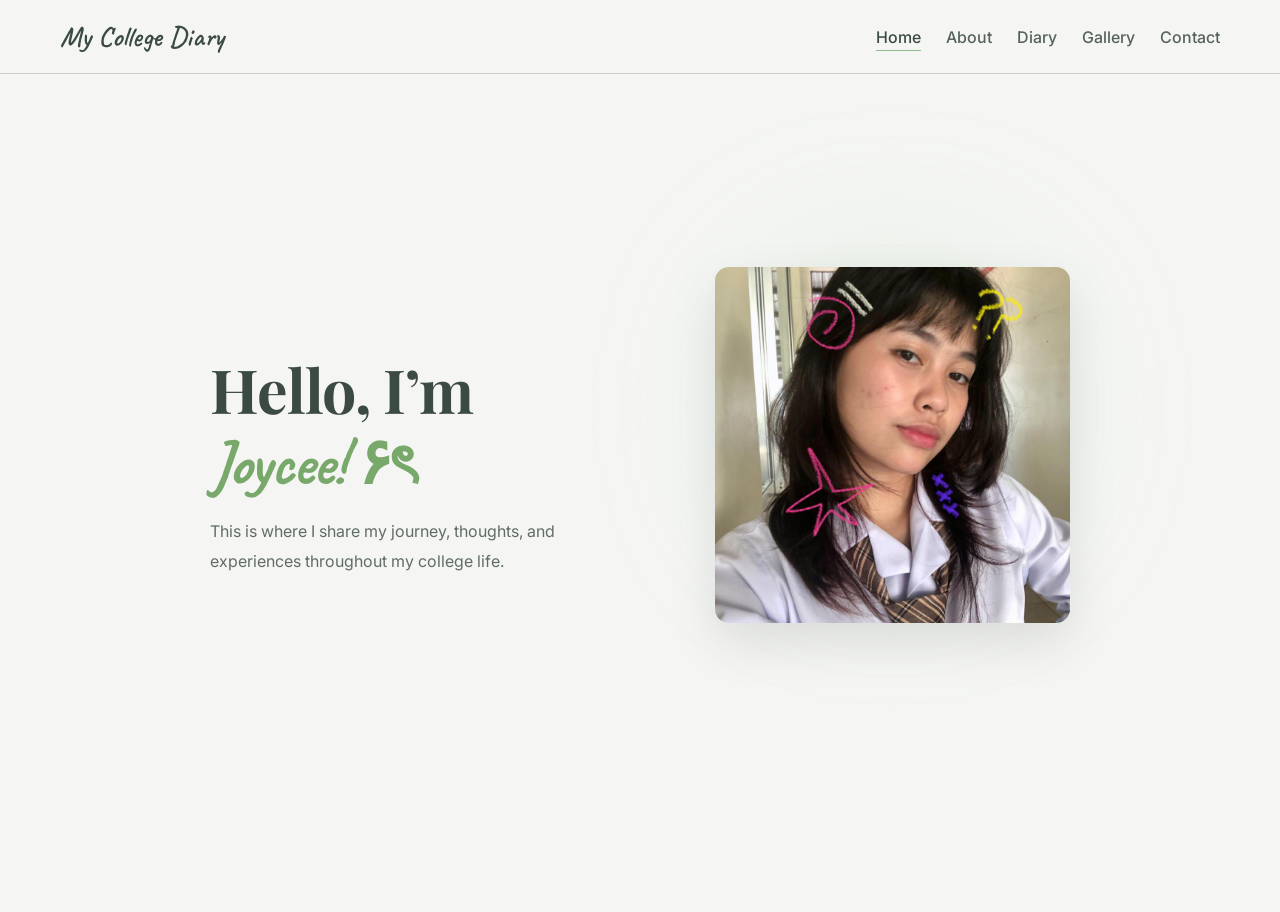
==== index.html @ 69d5fc60 "Add files via upload" ====
<!DOCTYPE html>
<html lang="en">

<head>
    <meta charset="UTF-8">
    <title>My College Diary</title>

    <link rel="stylesheet" href="style.css">

    <link
        href="https://fonts.googleapis.com/css2?family=Playfair+Display:wght@600&family=Inter:wght@300;400;500&family=Caveat:wght@400;600&display=swap"
        rel="stylesheet">
</head>

<body class="home">

    <nav>
        <div class="nav-inner">
            <a href="index.html" class="nav-left">My College Diary</a>

            <div class="nav-right">
                <a href="index.html" class="active">Home</a>
                <a href="about.html">About</a>
                <a href="diary.html">Diary</a>
                <a href="gallery.html">Gallery</a>
                <a href="contact.html">Contact</a>
            </div>

        </div>
    </nav>

    <div class="container">
        <div class="hero">

            <!-- LEFT -->
            <div class="hero-left">
                <h1>
                    Hello, I’m<br>
                    <span class="accent">Joycee! ۶ৎ</span>
                </h1>
                <p class="desc">
                    This is where I share my journey, thoughts,
                    and experiences throughout my college life.
                </p>

            </div>

            <!-- RIGHT -->
            <div class="hero-right">
                <img src="tprofile.jpg" alt="profile">
            </div>
        </div>
    </div>

    <script src="script.js"></script>
</body>

</html>
---- style.css ----
/* --- BASE ----------------------------------------------------------------------------------------- */
* {
    box-sizing: border-box;
}

body {
    margin: 0;
    font-family: 'Inter', sans-serif;
    background: #f5f6f4;
    color: #3b4a42;
    padding-top: 90px;
}

body.home {
    padding-top: 0;
    overflow: hidden;
}

.container {
    max-width: 900px;
    margin: 0 auto;
    padding: 40px 20px;
    text-align: center;
}

/* TEXT */
h1 {
    font-family: 'Playfair Display', serif;
    font-size: 3rem;
    margin-bottom: 10px;
}

p {
    line-height: 1.7;
    margin: 0 auto;
    max-width: 650px;
}

/* --- NAVBAR ----------------------------------------------------------------------------------------- */
nav {
    position: fixed;
    top: 0;
    width: 100%;
    background: #f5f6f4;
    border-bottom: 1px solid #c8d1c7;
    z-index: 9999;
    /* 🔥 ensures it's always visible */
}

.nav-inner {
    width: 100%;
    padding: 18px 60px;
    display: flex;
    justify-content: space-between;
    align-items: center;
}

.nav-left {
    font-weight: 600;
    font-family: 'Caveat', cursive;
    font-size: 1.8rem;
}

.nav-right {
    display: flex;
    gap: 25px;
}

.nav-right a {
    text-decoration: none;
    color: #3b4a42;
    font-weight: 500;
    position: relative;
    opacity: 0.85;
}

/* underline */
.nav-right a::after {
    content: '';
    position: absolute;
    left: 0;
    bottom: -4px;
    width: 0%;
    height: 1px;
    background: #8fbc8f;
    transition: 0.3s;
}

.nav-right a:hover::after,
.nav-right a.active::after {
    width: 100%;
}

.nav-right a:hover,
.nav-right a.active {
    opacity: 1;
}

/* --- INDEX HERO ----------------------------------------------------------------------------------------- */
.hero {
    display: grid;
    grid-template-columns: 1.1fr 0.9fr;
    gap: 70px;
    align-items: center;
    min-height: calc(100vh - 90px);
    padding: 40px 0;
}

/* LEFT */
.hero-left {
    max-width: 520px;
    text-align: left;
}

/* TITLE */
.hero h1 {
    font-size: 3.8rem;
    line-height: 1.15;
    margin-bottom: 15px;
}

/* ACCENT */
.accent {
    font-family: 'Caveat', cursive;
    color: #78a86a;
    font-size: 4rem;
}

/* DESCRIPTION */
.desc {
    margin-top: 12px;
    line-height: 1.9;
    color: #3b4a42cc;
    font-size: 1rem;
}

/* BUTTON */
.hero-btn {
    margin-top: 25px;
    display: inline-block;
    padding: 10px 22px;
    border-radius: 25px;
    background: #8fbc8f;
    color: white;
    text-decoration: none;
    font-size: 0.85rem;
    transition: all 0.3s ease;
}

.hero-btn:hover {
    transform: translateY(-3px);
    background: #7aa87a;
}

/* RIGHT */
.hero-right {
    display: flex;
    justify-content: center;
    position: relative;
}

/* IMAGE */
.hero-right img {
    width: 100%;
    max-width: 360px;
    border-radius: 14px;
    box-shadow: 0 20px 50px rgba(0, 0, 0, 0.1);
    transition: all 0.4s ease;
}

/* FLOAT EFFECT */
.hero-right img:hover {
    transform: translateY(-8px) scale(1.04);
}

/* SOFT GLOW BEHIND IMAGE */
.hero-right::before {
    content: "";
    position: absolute;
    width: 280px;
    height: 280px;
    background: rgba(168, 207, 165, 0.25);
    filter: blur(80px);
    border-radius: 50%;
    z-index: -1;
}

/* MOBILE */
@media (max-width: 768px) {
    .hero {
        grid-template-columns: 1fr;
        text-align: center;
        gap: 40px;
    }

    .hero-left {
        text-align: center;
        margin: auto;
    }

    .hero h1 {
        font-size: 2.5rem;
    }

    .accent {
        font-size: 2.8rem;
    }
}

/* --- ABOUT (UPGRADED) ----------------------------------------------------------------------------------------- */
.about-page {
    background: #f5f6f4;
}

.about-section {
    padding: 80px 20px 60px;
}

/* LAYOUT */
.about-content {
    max-width: 900px;
    margin: auto;
    display: flex;
    gap: 80px;
    align-items: center;

    background: rgba(255, 255, 255, 0.7);
    backdrop-filter: blur(10px);

    padding: 35px 40px;
    border-radius: 20px;

    box-shadow: 0 15px 40px rgba(0, 0, 0, 0.05);

}

/* --- DOUBLE IMAGE --- */

.about-images {
    position: relative;
    width: 280px;
    height: 350px;

    flex-shrink: 0;

}

.about-images img {
    position: absolute;
    object-fit: cover;
    border-radius: 16px;
}

/* BACK */
.img-back {
    top: 0;
    right: 0;

    width: 200px;
    height: 250px;

    box-shadow: 0 10px 30px rgba(0, 0, 0, 0.1);

}

/* MAIN */
.img-main {
    bottom: 0;
    left: 0;

    width: 220px;
    height: 280px;

    z-index: 2;

    box-shadow: 0 20px 50px rgba(0, 0, 0, 0.15);

}

/* HOVER */
.about-images:hover .img-main {
    transform: translateY(-6px);
}

.about-images:hover .img-back {
    transform: translateY(-3px);
}

/* TEXT */
.about-text {
    flex: 1;
}

.about-name {
    font-size: 2.2rem;
    font-family: 'Dancing Script', cursive;
}

.about-role {
    color: #8fbc8f;
    font-size: 0.95rem;
    margin-bottom: 20px;
}

/* BIO */
.about-bio {
    font-family: 'Patrick Hand', cursive;
    line-height: 1.9;
}

.about-bio p {
    margin-bottom: 12px;
}

.bio-title {
    font-size: 0.8rem;
    color: #8fbc8f;
    letter-spacing: 2px;
    margin-bottom: 15px;
}

.bio-end {
    margin-top: 15px;
    color: #8fbc8f;
}

/* MOBILE */
@media (max-width: 768px) {
    .about-content {
        flex-direction: column;
        text-align: center;
    }

    .about-images {
        width: 220px;
        height: 300px;
    }
}

/* --- CARD STYLE ANIMATION --- */

/* smooth base */
.about-images img {
    transition: transform 0.35s ease, box-shadow 0.35s ease;
}

/* slight natural tilt (idle state) */
.img-main {
    transform: rotate(-2deg);
}

.img-back {
    transform: rotate(3deg);
}

/* hover interaction */
.about-images:hover .img-main {
    transform: translateY(-10px) rotate(0deg) scale(1.02);
    box-shadow: 0 30px 70px rgba(0, 0, 0, 0.2);
}

.about-images:hover .img-back {
    transform: translateY(-5px) rotate(5deg);
}

/* --- DIARY ----------------------------------------------------------------------------------------- */
.diary-page {
    padding: 20px 80px 40px;
    max-width: 1100px;
    margin: auto;
}

/* TITLE */
.diary-title {
    font-family: 'Playfair Display', serif;
    font-size: 3.5rem;
    text-align: center;
    margin-bottom: 10px;
}

/* SUBTITLE */
.diary-sub {
    text-align: center;
    margin-bottom: 50px;
    color: #3b4a42aa;
    font-size: 0.95rem;
}

/* COLUMNS */
.diary-columns {
    column-count: 2;
    column-gap: 50px;
    column-rule: 1px solid #dcdcdc;
}

/* ENTRY */
.entry {
    break-inside: avoid;
    margin-bottom: 30px;
}

/* CARD */
.diary-card {
    border: 1px solid #e5e7e4;
    padding: 22px 22px 25px;
    background: #ffffff;
    border-radius: 14px;
    transition: all 0.3s ease;
}

/* HOVER */
.diary-card:hover {
    transform: translateY(-5px);
    box-shadow: 0 12px 28px rgba(0, 0, 0, 0.08);
}

/* TITLE */
.entry h2 {
    font-size: 1.3rem;
    margin-bottom: 5px;
    font-weight: 500;
    text-transform: lowercase;
    /* ✨ diary vibe */
}

/* DATE */
.entry .date {
    font-size: 0.7rem;
    color: #8fbc8f;
    display: block;
    margin-bottom: 10px;
    letter-spacing: 1px;
}

/* TEXT */
.entry p {
    text-align: justify;
    line-height: 1.75;
    font-size: 0.95rem;

    max-height: 5.5em;
    /* controls height */
    overflow: hidden;
    position: relative;
}


/* ✨ SUBTLE DIVIDER */
.diary-card::after {
    content: "";
    display: block;
    margin-top: 15px;
    height: 1px;
    width: 40%;
    background: #e5e7e4;
}

/* MOBILE */
@media (max-width: 768px) {
    .diary-columns {
        column-count: 1;
    }

    .diary-page {
        padding: 40px 20px;
    }

    .diary-title {
        font-size: 2.2rem;
    }
}

/* --- MODAL BACKGROUND --- */
.modal {
    display: none;
    position: fixed;
    inset: 0;

    background: rgba(0, 0, 0, 0.5);
    backdrop-filter: blur(5px);

    justify-content: center;
    align-items: center;
    z-index: 999;
}

/* MODAL BOX */
.modal-content {
    background: #fff;
    padding: 30px;
    border-radius: 16px;

    max-width: 600px;
    width: 90%;

    box-shadow: 0 20px 60px rgba(0, 0, 0, 0.2);

    animation: pop 0.3s ease;
}

/* CLOSE BUTTON */
.close {
    position: absolute;
    top: 20px;
    right: 25px;

    font-size: 24px;
    cursor: pointer;
}

/* POP ANIMATION */
@keyframes pop {
    from {
        transform: scale(0.9);
        opacity: 0;
    }

    to {
        transform: scale(1);
        opacity: 1;
    }
}

/* --- GALLERY ----------------------------------------------------------------------------------------- */
.gallery {
    display: grid;
    grid-template-columns: repeat(3, 1fr);
    gap: 18px;
}

/* CARD */
.gallery-item {
    position: relative;
    overflow: hidden;
    border-radius: 14px;
    background: #ffffff;
    border: 1px solid #e5e7e4;
    transition: 0.3s ease;
    cursor: pointer;
}

/* IMAGE */
.gallery img {
    width: 100%;
    height: 100%;
    object-fit: cover;
    transition: 0.4s ease;
}

/* HOVER */
.gallery-item:hover {
    transform: translateY(-6px);
    box-shadow: 0 12px 30px rgba(0, 0, 0, 0.08);
}

.gallery-item:hover img {
    transform: scale(1.08);
}

/* OVERLAY */
.gallery-item::after {
    content: "";
    position: absolute;
    inset: 0;
    background: linear-gradient(to top,
            rgba(0, 0, 0, 0.25),
            transparent);
    opacity: 0;
    transition: 0.3s;
}

.gallery-item:hover::after {
    opacity: 1;
}

/* CAPTION */
.caption {
    position: absolute;
    bottom: 12px;
    left: 15px;

    color: #fff;
    font-size: 0.85rem;

    background: rgba(0, 0, 0, 0.4);
    padding: 4px 10px;
    border-radius: 8px;

    opacity: 0;
    transform: translateY(10px);
    transition: 0.3s ease;
}

.gallery-item:hover .caption {
    opacity: 1;
    transform: translateY(0);
}

/* MODAL */
.img-modal {
    display: none;
    position: fixed;
    inset: 0;
    background: rgba(0, 0, 0, 0.9);
    flex-direction: column;
    justify-content: center;
    align-items: center;
    z-index: 999;

}

/* IMAGE */
.img-modal img {
    max-width: 90%;
    max-height: 80%;
    border-radius: 12px;
}

/* CAPTION IN MODAL */
#modalCaption {
    margin-top: 15px;
    color: white;
    font-size: 0.9rem;
    opacity: 0.85;
}

/* CLOSE */
.img-modal .close {
    position: absolute;
    top: 20px;
    right: 30px;
    font-size: 30px;
    color: white;
    cursor: pointer;
}

/* TITLE */
.gallery-title {
    font-family: 'Playfair Display', serif;
    font-size: 3.5rem;
    text-align: center;
    margin-bottom: 5px;
}

/* SUBTITLE */
.gallery-sub {
    text-align: center;
    color: #3b4a42aa;
    font-size: 0.95rem;
    margin-bottom: 50px;
}

/* MOBILE */
@media (max-width: 768px) {
    .gallery {
        grid-template-columns: 1fr;
    }
}

/* --- CONTACT ----------------------------------------------------------------------------------------- */
/* HEADER */
.contact-header {
    display: flex;
    align-items: center;
    justify-content: space-between;
    gap: 40px;
    margin-bottom: 50px;
}

/* TEXT */
.contact-text {
    max-width: 500px;
}

/* PROFILE */
.contact-image img {
    width: 120px;
    height: 120px;
    object-fit: cover;
    border-radius: 50%;
    border: 4px solid #e5e7e4;
    box-shadow: 0 10px 25px rgba(0, 0, 0, 0.1);
}

/* GRID */
.contact-cards {
    display: grid;
    grid-template-columns: repeat(3, 1fr);
    gap: 25px;
}

/* CARD */
.contact-box {
    position: relative;
    overflow: hidden;
    padding: 30px 20px;
    border-radius: 18px;
    text-align: center;
    color: #3b4a42;
    background: linear-gradient(135deg,
            #f4f8f3 0%,
            #e6f0e3 100%);

    border: 1px solid #dfe6dc;
    transition: all 0.35s ease;
    text-decoration: none;
}

/* HOVER */
.contact-box:hover {
    transform: translateY(-8px) scale(1.02);
    background: linear-gradient(135deg,
            #eaf3e7 0%,
            #d9ebd4 100%);
    box-shadow: 0 18px 40px rgba(0, 0, 0, 0.08);
}

/* ICON */
.circle {
    width: 65px;
    height: 65px;
    margin: 0 auto 15px;
    border-radius: 50%;
    display: flex;
    align-items: center;
    justify-content: center;
    font-size: 1.6rem;
    color: #3b4a42;
    background: linear-gradient(135deg,
            rgba(255, 255, 255, 0.8),
            rgba(255, 255, 255, 0.3));
    backdrop-filter: blur(10px);
    border: 1px solid rgba(255, 255, 255, 0.5);
    box-shadow:
        0 8px 20px rgba(0, 0, 0, 0.1),
        inset 0 1px 0 rgba(255, 255, 255, 0.6);
}

/* TEXT */
.contact-box h3 {
    margin-bottom: 6px;
}

.contact-box p {
    font-size: 0.85rem;
    opacity: 0.8;
}

/* REMOVE LINK STYLE */
.contact-box,
.contact-box a {
    text-decoration: none !important;
    color: inherit;
}

/* MOBILE */
@media (max-width: 768px) {
    .contact-header {
        flex-direction: column;
        text-align: center;
    }

    .contact-cards {
        grid-template-columns: 1fr;
    }
}

/* TITLE */
.gallery-title {
    font-family: 'Playfair Display', serif;
    font-size: 3.5rem;
    text-align: center;

    margin-bottom: 5px;
    /* 🔥 smaller gap */
    line-height: 1.1;
    /* tighter */
}

/* SUBTITLE */
.gallery-sub {
    text-align: center;
    color: #3b4a42aa;
    font-size: 0.95rem;

    margin-top: 0;
    /* 🔥 remove top gap */
    margin-bottom: 50px;

    max-width: 600px;
    margin-left: auto;
    margin-right: auto;
}

/* --- GLOBAL ----------------------------------------------------------------------------------------- */

/* SMOOTH TRANSITIONS */
a,
button,
img,
.diary-card,
.about-card {
    transition: all 0.25s ease;
}

/* TYPOGRAPHY REFINEMENT */
h1 {
    letter-spacing: -1px;
}

h2 {
    font-weight: 500;
}

p {
    font-size: 0.98rem;
    color: #3b4a42d0;
}

/* SPACING SYSTEM */
.container>* {
    margin-bottom: 22px;
}

/* NAVBAR POLISH */
.nav-right a {
    opacity: 0.85;
}

.nav-right a:hover,
.nav-right a.active {
    opacity: 1;
}

/* BUTTON */
.ghost-btn {
    font-size: 0.85rem;
}

.ghost-btn:hover {
    transform: translateY(-2px);
}

/* BACKGROUND EFFECT */
.particles {
    opacity: 0.25;
}

/* IMAGE HOVER (GLOBAL) */
.gallery img {
    box-shadow: 0 6px 15px rgba(0, 0, 0, 0.06);
}

.gallery img:hover {
    transform: scale(1.06);
}

.nav-left {
    text-decoration: none;
    color: inherit;
    cursor: pointer;
}

/* --- GLOBAL ANIMATION SYSTEM --- */

.reveal {
    opacity: 0;
    transform: translateY(30px);
    transition: all 0.6s ease;
}

.reveal.active {
    opacity: 1;
    transform: translateY(0);
}
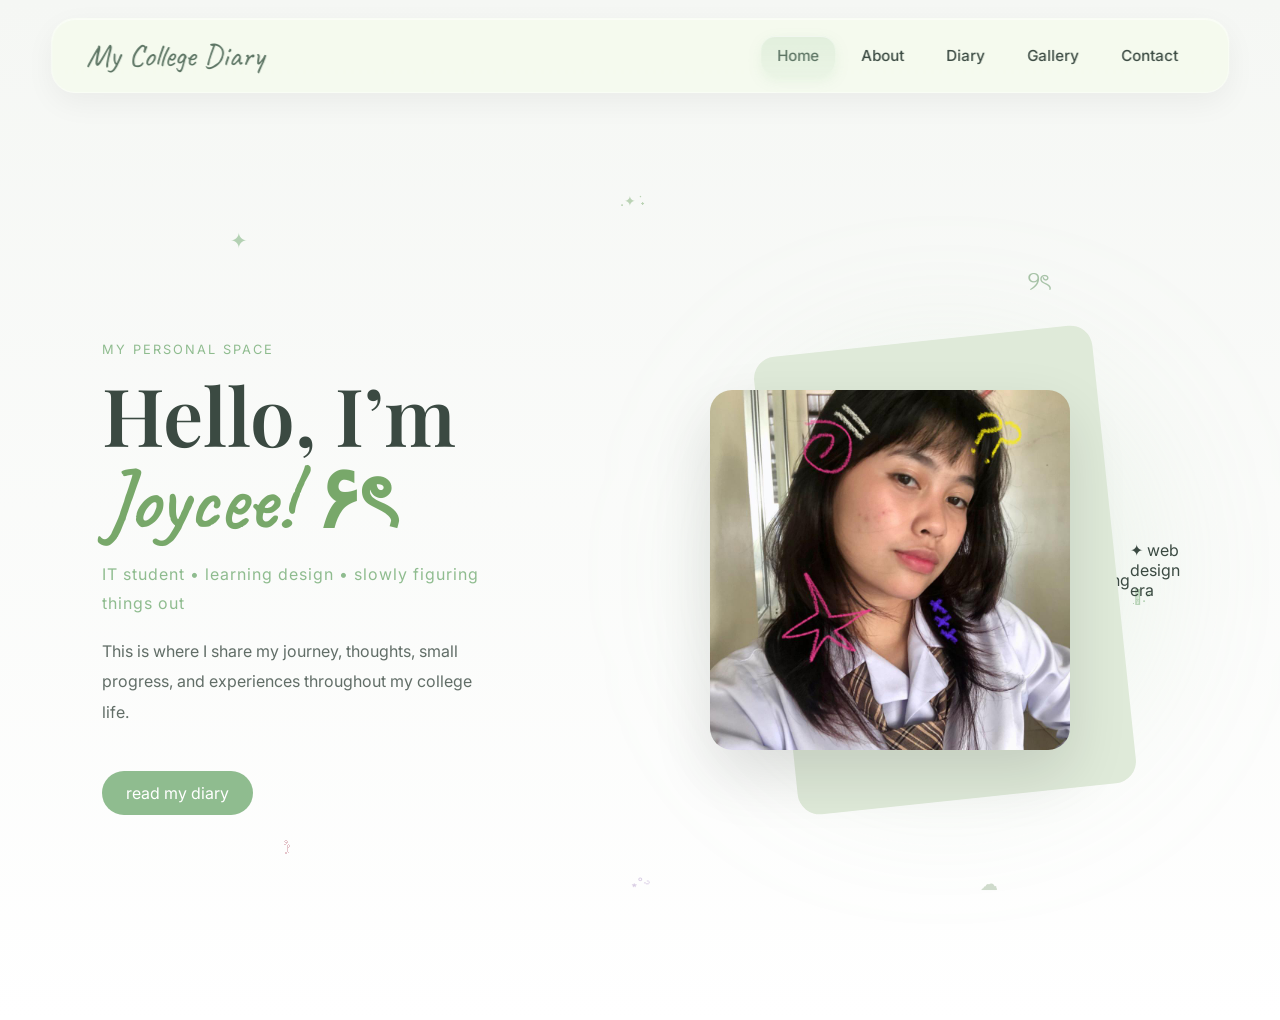
==== commit 2b38c6c2: "Add files via upload" ====
--- a/index.html
+++ b/index.html
@@ -2,14 +2,17 @@
 <html lang="en">
 
 <head>
+
     <meta charset="UTF-8">
+
+    <meta name="viewport" content="width=device-width, initial-scale=1.0">
     <title>My College Diary</title>
+    <!-- CSS -->
+    <link rel="stylesheet" href="style.css">
+    <link
+        href="https://fonts.googleapis.com/css2?family=Playfair+Display:wght@600;700&family=Inter:wght@300;400;500;600&family=Caveat:wght@400;600;700&family=Patrick+Hand&family=Dancing+Script:wght@500;600;700&display=swap"
+        rel="stylesheet">
 
-    <link rel="stylesheet" href="style.css">
-
-    <link
-        href="https://fonts.googleapis.com/css2?family=Playfair+Display:wght@600&family=Inter:wght@300;400;500&family=Caveat:wght@400;600&display=swap"
-        rel="stylesheet">
 </head>
 
 <body class="home">
@@ -25,34 +28,65 @@
                 <a href="gallery.html">Gallery</a>
                 <a href="contact.html">Contact</a>
             </div>
-
         </div>
     </nav>
 
-    <div class="container">
-        <div class="hero">
+    <!-- HERO -->
+    <section class="hero">
 
-            <!-- LEFT -->
-            <div class="hero-left">
-                <h1>
-                    Hello, I’m<br>
-                    <span class="accent">Joycee! ۶ৎ</span>
-                </h1>
-                <p class="desc">
-                    This is where I share my journey, thoughts,
-                    and experiences throughout my college life.
-                </p>
+        <!-- FLOATING DESIGNS -->
+        <div class="float star">✦</div>
+        <div class="float heart">.ೀ</div>
+        <div class="float swirl">୨ৎ</div>
+        <div class="float dot">☁</div>
 
-            </div>
+        <div class="float sparkle">.✦ ݁˖</div>
+        <div class="float star2">⋆˚࿔</div>
+        <div class="float cute">ִ ࣪𖤐.ᐟ</div>
 
-            <!-- RIGHT -->
-            <div class="hero-right">
-                <img src="tprofile.jpg" alt="profile">
-            </div>
+
+        <!-- LEFT -->
+        <div class="hero-left">
+
+            <p class="mini-title">my personal space</p>
+
+            <h1>
+                Hello, I’m <br>
+                <span class="accent">Joycee! ۶ৎ</span>
+            </h1>
+
+            <p class="role">
+                IT student • learning design • slowly figuring things out
+            </p>
+
+            <p class="desc">
+                This is where I share my journey, thoughts,
+                small progress, and experiences throughout my college life.
+            </p>
+
+            <a href="diary.html" class="hero-btn">read my diary</a>
+
         </div>
-    </div>
+
+        <!-- RIGHT -->
+        <div class="hero-right">
+
+            <!-- BACK CARD -->
+            <div class="photo-back"></div>
+
+            <!-- MAIN PHOTO -->
+            <img src="tprofile.jpg" alt="profile">
+
+            <!-- SMALL FLOATING TAG -->
+            <div class="photo-tag">✧ still learning</div>
+            <div class="photo-tag second-tag">✦ web design era</div>
+
+        </div>
+
+    </section>
 
     <script src="script.js"></script>
+
 </body>
 
 </html>
--- a/style.css
+++ b/style.css
@@ -1,289 +1,623 @@
 /* --- BASE ----------------------------------------------------------------------------------------- */
+
+html,
+body {
+    margin: 0;
+    padding: 0;
+
+    overflow-x: hidden;
+}
+
 * {
     box-sizing: border-box;
 }
 
+/* BODY */
 body {
+    font-family: 'Inter', sans-serif;
+
+    background:
+        linear-gradient(to bottom,
+            #f5f7f4,
+            #ffffff);
+
+    color: #3b4a42;
+
+    padding-top: 120px;
+
+    -webkit-font-smoothing: antialiased;
+
+    text-rendering: optimizeLegibility;
+}
+
+/* IMAGES */
+img {
+    max-width: 100%;
+
+    display: block;
+}
+
+/* HEADINGS */
+h1,
+h2,
+h3 {
     margin: 0;
+
+    font-family: 'Playfair Display', serif;
+
+    font-weight: 600;
+}
+
+/* TEXT */
+p {
+    line-height: 1.8;
+}
+
+/* LINKS */
+a {
+    text-decoration: none;
+
+    color: inherit;
+}
+
+/* BUTTONS */
+button {
     font-family: 'Inter', sans-serif;
-    background: #f5f6f4;
-    color: #3b4a42;
-    padding-top: 90px;
-}
-
-body.home {
-    padding-top: 0;
-    overflow: hidden;
-}
-
-.container {
-    max-width: 900px;
-    margin: 0 auto;
-    padding: 40px 20px;
-    text-align: center;
-}
-
-/* TEXT */
-h1 {
-    font-family: 'Playfair Display', serif;
-    font-size: 3rem;
-    margin-bottom: 10px;
-}
-
-p {
-    line-height: 1.7;
-    margin: 0 auto;
-    max-width: 650px;
-}
-
-/* --- NAVBAR ----------------------------------------------------------------------------------------- */
+}
+
+/* INPUTS */
+input,
+textarea {
+    font-family: 'Inter', sans-serif;
+}
+
+/* ACCENT FONT */
+.accent,
+.nav-left,
+.entry h2 {
+    font-family: 'Caveat', cursive;
+}
+
+/* ABOUT NAME */
+.about-name {
+    font-family: 'Dancing Script', cursive;
+}
+
+/* GALLERY CAPTION */
+.caption {
+    font-family: 'Patrick Hand', cursive;
+}
+
+/* --- NAVBAR FINAL ----------------------------------------------------------------------------------------- */
+
 nav {
     position: fixed;
-    top: 0;
-    width: 100%;
-    background: #f5f6f4;
-    border-bottom: 1px solid #c8d1c7;
+
+    top: 18px;
+    left: 50%;
+
+    transform: translateX(-50%);
+
+    width: 92%;
+
     z-index: 9999;
-    /* 🔥 ensures it's always visible */
 }
 
 .nav-inner {
-    width: 100%;
-    padding: 18px 60px;
     display: flex;
+
     justify-content: space-between;
     align-items: center;
+
+    padding: 16px 34px;
+
+    border-radius: 24px;
+
+    background:
+        rgba(244, 252, 236, 0.65);
+
+    backdrop-filter: blur(1px);
+
+    border:
+        1px solid rgba(255, 255, 255, .4);
+
+    box-shadow:
+        0 10px 30px rgba(0, 0, 0, .05),
+        inset 0 1px 0 rgba(255, 255, 255, .5);
 }
 
 .nav-left {
-    font-weight: 600;
+    text-decoration: none;
+
     font-family: 'Caveat', cursive;
-    font-size: 1.8rem;
+
+    font-size: 2rem;
+
+    color: #5d7564;
+
+    transition: .3s ease;
+}
+
+.nav-left:hover {
+    transform: translateY(-2px);
 }
 
 .nav-right {
     display: flex;
-    gap: 25px;
+
+    align-items: center;
+
+    gap: 10px;
 }
 
 .nav-right a {
     text-decoration: none;
+
     color: #3b4a42;
+
+    font-size: .95rem;
     font-weight: 500;
+
+    padding: 10px 16px;
+
+    border-radius: 14px;
+
+    transition:
+        background .3s ease,
+        transform .3s ease,
+        color .3s ease;
+}
+
+.nav-right a:hover {
+    background:
+        rgba(143, 188, 143, .12);
+
+    color: #5d7564;
+
+    transform: translateY(-2px);
+}
+
+.nav-right a.active {
+    background:
+        linear-gradient(to bottom,
+            rgba(143, 188, 143, .18),
+            rgba(143, 188, 143, .1));
+
+    color: #5d7564;
+
+    box-shadow:
+        inset 0 1px 0 rgba(255, 255, 255, .5),
+        0 5px 14px rgba(143, 188, 143, .15);
+}
+
+.nav-right a::after {
+    display: none;
+}
+
+/* --- INDEX HERO ----------------------------------------------------------------------------------------- */
+
+.hero {
+    min-height: 100vh;
+
+    display: flex;
+    align-items: center;
+    justify-content: center;
+
+    gap: 220px;
+
+    padding: 80px 8%;
+
     position: relative;
-    opacity: 0.85;
-}
-
-/* underline */
-.nav-right a::after {
-    content: '';
+
+    overflow: hidden;
+}
+
+.float {
     position: absolute;
-    left: 0;
-    bottom: -4px;
-    width: 0%;
-    height: 1px;
-    background: #8fbc8f;
-    transition: 0.3s;
-}
-
-.nav-right a:hover::after,
-.nav-right a.active::after {
-    width: 100%;
-}
-
-.nav-right a:hover,
-.nav-right a.active {
-    opacity: 1;
-}
-
-/* --- INDEX HERO ----------------------------------------------------------------------------------------- */
-.hero {
-    display: grid;
-    grid-template-columns: 1.1fr 0.9fr;
-    gap: 70px;
-    align-items: center;
-    min-height: calc(100vh - 90px);
-    padding: 40px 0;
-}
-
-/* LEFT */
+
+    opacity: .65;
+
+    animation: float 5s ease-in-out infinite;
+
+    pointer-events: none;
+
+    user-select: none;
+}
+
+.star {
+    top: 12%;
+    left: 18%;
+
+    font-size: 1.3rem;
+
+    color: #8fbc8f;
+}
+
+.sparkle {
+    top: 8%;
+    left: 50%;
+
+    margin-left: -20px;
+
+    font-size: .9rem;
+
+    color: #9bbf92;
+}
+
+.swirl {
+    top: 16%;
+    right: 18%;
+
+    font-size: 1.7rem;
+
+    color: #7ea77e;
+}
+
+.heart {
+    bottom: 18%;
+    left: 22%;
+
+    font-size: 1rem;
+
+    color: #d8a7b1;
+}
+
+.star2 {
+    bottom: 14%;
+    left: 50%;
+
+    margin-left: -10px;
+
+    font-size: .95rem;
+
+    color: #c7b5d8;
+}
+
+.dot {
+    bottom: 14%;
+    right: 22%;
+
+    font-size: 1.1rem;
+
+    color: #b7c9b2;
+}
+
+.cute {
+    top: 52%;
+    right: 10%;
+
+    font-size: .9rem;
+
+    color: #8fbc8f;
+}
+
+@keyframes float {
+    0% {
+        transform: translateY(0px);
+    }
+
+    50% {
+        transform: translateY(-12px);
+    }
+
+    100% {
+        transform: translateY(0px);
+    }
+}
+
 .hero-left {
-    max-width: 520px;
-    text-align: left;
-}
-
-/* TITLE */
+    max-width: 560px;
+
+    z-index: 2;
+}
+
+.mini-title {
+    color: #8fbc8f;
+
+    letter-spacing: 2px;
+
+    margin-bottom: 12px;
+
+    font-size: .8rem;
+
+    text-transform: uppercase;
+}
+
 .hero h1 {
-    font-size: 3.8rem;
-    line-height: 1.15;
-    margin-bottom: 15px;
-}
-
-/* ACCENT */
+    font-size: 5rem;
+
+    line-height: 1.02;
+
+    margin-bottom: 16px;
+}
+
 .accent {
     font-family: 'Caveat', cursive;
+
     color: #78a86a;
-    font-size: 4rem;
-}
-
-/* DESCRIPTION */
+
+    font-size: 5.4rem;
+}
+
+.role {
+    color: #8fbc8f;
+
+    margin-bottom: 18px;
+
+    letter-spacing: 1px;
+}
+
 .desc {
-    margin-top: 12px;
     line-height: 1.9;
+
     color: #3b4a42cc;
+
     font-size: 1rem;
-}
-
-/* BUTTON */
+
+    max-width: 500px;
+}
+
 .hero-btn {
-    margin-top: 25px;
+    margin-top: 28px;
+
     display: inline-block;
-    padding: 10px 22px;
-    border-radius: 25px;
+
+    padding: 12px 24px;
+
+    border-radius: 30px;
+
     background: #8fbc8f;
+
     color: white;
+
     text-decoration: none;
-    font-size: 0.85rem;
-    transition: all 0.3s ease;
+
+    transition: .3s ease;
 }
 
 .hero-btn:hover {
-    transform: translateY(-3px);
+    transform: translateY(-4px);
+
     background: #7aa87a;
 }
 
-/* RIGHT */
 .hero-right {
+    position: relative;
+
     display: flex;
     justify-content: center;
-    position: relative;
-}
-
-/* IMAGE */
+    align-items: center;
+}
+
+.photo-back {
+    position: absolute;
+
+    width: 340px;
+    height: 460px;
+
+    border-radius: 22px;
+
+    background: #dfead9;
+
+    transform: rotate(-6deg);
+
+    z-index: 0;
+}
+
 .hero-right img {
     width: 100%;
     max-width: 360px;
-    border-radius: 14px;
-    box-shadow: 0 20px 50px rgba(0, 0, 0, 0.1);
-    transition: all 0.4s ease;
-}
-
-/* FLOAT EFFECT */
+
+    border-radius: 22px;
+
+    position: relative;
+
+    z-index: 2;
+
+    box-shadow: 0 25px 60px rgba(0, 0, 0, .12);
+
+    transition: .4s ease;
+}
+
 .hero-right img:hover {
-    transform: translateY(-8px) scale(1.04);
-}
-
-/* SOFT GLOW BEHIND IMAGE */
+    transform: translateY(-8px) rotate(1deg);
+}
+
 .hero-right::before {
     content: "";
+
     position: absolute;
-    width: 280px;
-    height: 280px;
-    background: rgba(168, 207, 165, 0.25);
-    filter: blur(80px);
+
+    width: 350px;
+    height: 350px;
+
+    background: rgba(168, 207, 165, .25);
+
+    filter: blur(90px);
+
     border-radius: 50%;
+
     z-index: -1;
 }
 
-/* MOBILE */
-@media (max-width: 768px) {
-    .hero {
-        grid-template-columns: 1fr;
-        text-align: center;
-        gap: 40px;
-    }
-
-    .hero-left {
-        text-align: center;
-        margin: auto;
-    }
-
-    .hero h1 {
-        font-size: 2.5rem;
-    }
-
-    .accent {
-        font-size: 2.8rem;
-    }
-}
-
-/* --- ABOUT (UPGRADED) ----------------------------------------------------------------------------------------- */
+/* --- ABOUT PAGE ----------------------------------------------------------------------------------------- */
+
 .about-page {
-    background: #f5f6f4;
-}
-
+    background:
+        radial-gradient(circle at top left,
+            rgba(168, 207, 165, .12),
+            transparent 30%),
+
+        linear-gradient(to bottom,
+            #f5f6f4,
+            #ffffff);
+
+    overflow: hidden;
+}
+
+/* SECTION */
 .about-section {
     padding: 80px 20px 60px;
-}
-
-/* LAYOUT */
+
+    position: relative;
+}
+
+/* FLOATING SYMBOLS */
+.float-about {
+    position: absolute;
+
+    pointer-events: none;
+
+    user-select: none;
+
+    opacity: .6;
+
+    animation: aboutFloat 5s ease-in-out infinite;
+
+    z-index: 0;
+}
+
+/* POSITIONS */
+.about-star {
+    top: 90px;
+    left: 60px;
+
+    color: #8fbc8f;
+
+    font-size: 1.3rem;
+
+    text-shadow:
+        0 0 12px rgba(143, 188, 143, .2);
+}
+
+.about-heart {
+    bottom: 80px;
+    left: 100px;
+
+    color: #d8a7b1;
+
+    font-size: 1rem;
+
+    text-shadow:
+        0 0 12px rgba(216, 167, 177, .2);
+}
+
+.about-swirl {
+    top: 140px;
+    right: 80px;
+
+    color: #cdbde0;
+
+    font-size: 1.8rem;
+
+    text-shadow:
+        0 0 12px rgba(205, 189, 224, .2);
+}
+
+.about-sparkle {
+    bottom: 120px;
+    right: 120px;
+
+    color: #8fbc8f;
+
+    font-size: 1rem;
+
+    text-shadow:
+        0 0 12px rgba(143, 188, 143, .2);
+}
+
+/* FLOAT */
+@keyframes aboutFloat {
+    0% {
+        transform: translateY(0px);
+    }
+
+    50% {
+        transform: translateY(-10px);
+    }
+
+    100% {
+        transform: translateY(0px);
+    }
+}
+
+/* CONTENT */
 .about-content {
-    max-width: 900px;
+    max-width: 1100px;
+
     margin: auto;
+
     display: flex;
-    gap: 80px;
+
+    gap: 90px;
+
     align-items: center;
 
-    background: rgba(255, 255, 255, 0.7);
-    backdrop-filter: blur(10px);
-
-    padding: 35px 40px;
-    border-radius: 20px;
-
-    box-shadow: 0 15px 40px rgba(0, 0, 0, 0.05);
-
-}
-
-/* --- DOUBLE IMAGE --- */
-
+    position: relative;
+
+    z-index: 2;
+}
+
+/* IMAGES */
 .about-images {
     position: relative;
-    width: 280px;
-    height: 350px;
+
+    width: 360px;
+    height: 460px;
 
     flex-shrink: 0;
-
-}
-
+}
+
+/* IMAGE */
 .about-images img {
     position: absolute;
+
     object-fit: cover;
-    border-radius: 16px;
-}
-
-/* BACK */
+
+    border-radius: 24px;
+
+    transition: .4s ease;
+}
+
+/* BACK IMAGE */
 .img-back {
     top: 0;
     right: 0;
 
-    width: 200px;
-    height: 250px;
-
-    box-shadow: 0 10px 30px rgba(0, 0, 0, 0.1);
-
-}
-
-/* MAIN */
+    width: 250px;
+    height: 320px;
+
+    transform: rotate(4deg);
+
+    box-shadow:
+        0 15px 40px rgba(0, 0, 0, .1);
+}
+
+/* MAIN IMAGE */
 .img-main {
     bottom: 0;
     left: 0;
 
-    width: 220px;
-    height: 280px;
+    width: 290px;
+    height: 390px;
 
     z-index: 2;
 
-    box-shadow: 0 20px 50px rgba(0, 0, 0, 0.15);
-
+    transform: rotate(-3deg);
+
+    box-shadow:
+        0 25px 60px rgba(0, 0, 0, .15);
 }
 
 /* HOVER */
 .about-images:hover .img-main {
-    transform: translateY(-6px);
+    transform:
+        translateY(-8px) rotate(0deg);
 }
 
 .about-images:hover .img-back {
-    transform: translateY(-3px);
+    transform:
+        translateY(-4px) rotate(6deg);
 }
 
 /* TEXT */
@@ -291,227 +625,652 @@
     flex: 1;
 }
 
+/* NAME */
 .about-name {
-    font-size: 2.2rem;
+    font-size: 3.2rem;
+
     font-family: 'Dancing Script', cursive;
-}
-
+
+    margin-bottom: 10px;
+
+    color: #2f3d35;
+}
+
+/* ROLE */
 .about-role {
     color: #8fbc8f;
-    font-size: 0.95rem;
-    margin-bottom: 20px;
-}
-
-/* BIO */
-.about-bio {
-    font-family: 'Patrick Hand', cursive;
-    line-height: 1.9;
-}
-
-.about-bio p {
-    margin-bottom: 12px;
-}
-
+
+    margin-bottom: 28px;
+
+    letter-spacing: 1px;
+
+    font-size: .95rem;
+}
+
+.about-bio{
+    font-family:'Patrick Hand', cursive;
+
+    line-height:2;
+
+    font-size:1.05rem;
+
+    color:#4d5b54;
+}
+
+/* BIO TITLE */
 .bio-title {
-    font-size: 0.8rem;
+    font-size: .8rem;
+
     color: #8fbc8f;
+
     letter-spacing: 2px;
-    margin-bottom: 15px;
-}
-
+
+    margin-bottom: 18px;
+
+    text-transform: uppercase;
+}
+
+/* END */
 .bio-end {
-    margin-top: 15px;
     color: #8fbc8f;
+
+    margin-top: 18px;
+
+    font-style: italic;
+}
+
+/* HOBBIES */
+.hobbies {
+    display: flex;
+
+    gap: 14px;
+
+    margin-top: 32px;
+
+    flex-wrap: wrap;
+}
+
+/* HOBBY BOX */
+.hobby-box {
+    padding: 12px 18px;
+
+    border-radius: 18px;
+
+    background:
+        rgba(255, 255, 255, .72);
+
+    backdrop-filter: blur(12px);
+
+    box-shadow:
+        0 10px 24px rgba(0, 0, 0, .04);
+
+    display: flex;
+
+    align-items: center;
+
+    gap: 10px;
+
+    transition: .3s ease;
+}
+
+/* HOVER */
+.hobby-box:hover {
+    transform:
+        translateY(-4px);
+
+    box-shadow:
+        0 14px 30px rgba(0, 0, 0, .07);
+}
+
+/* ICON */
+.hobby-icon {
+    font-size: 1.2rem;
+}
+
+/* SKILLS */
+.skills {
+    margin-top: 38px;
+}
+
+/* SKILL */
+.skill {
+    margin-bottom: 22px;
+}
+
+/* INFO */
+.skill-info {
+    display: flex;
+
+    justify-content: space-between;
+
+    margin-bottom: 10px;
+
+    font-size: .95rem;
+}
+
+/* BAR */
+.skill-bar {
+    width: 100%;
+
+    height: 13px;
+
+    border-radius: 20px;
+
+    background: #e6ece4;
+
+    overflow: hidden;
+}
+
+/* FILL */
+.fill {
+    height: 100%;
+
+    border-radius: 20px;
+
+    position: relative;
+
+    overflow: hidden;
+}
+
+/* SHINE */
+.fill::after {
+    content: "";
+
+    position: absolute;
+
+    inset: 0;
+
+    background:
+        linear-gradient(to right,
+            transparent,
+            rgba(255, 255, 255, .4),
+            transparent);
+
+    animation: shine 3s linear infinite;
+}
+
+/* ANIMATION */
+@keyframes shine {
+    from {
+        transform: translateX(-100%);
+    }
+
+    to {
+        transform: translateX(100%);
+    }
+}
+
+/* BARS */
+.gaming {
+    width: 100%;
+
+    background:
+        linear-gradient(to right,
+            #8fbc8f,
+            #6fa76f);
+}
+
+.editing {
+    width: 70%;
+
+    background:
+        linear-gradient(to right,
+            #b9cfae,
+            #8fbc8f);
+}
+
+.coding {
+    width: 1%;
+
+    background:
+        linear-gradient(to right,
+            #d8a7b1,
+            #c48fa0);
+}
+
+/* MOTIVATION */
+.motivation {
+    margin-top: 38px;
+
+    padding: 24px;
+
+    border-radius: 26px;
+
+    background:
+        rgba(255, 255, 255, .65);
+
+    backdrop-filter: blur(14px);
+
+    line-height: 2;
+
+    color: #56645d;
+
+    font-style: italic;
+
+    box-shadow:
+        0 12px 28px rgba(0, 0, 0, .04);
 }
 
 /* MOBILE */
-@media (max-width: 768px) {
+@media (max-width:768px) {
+
+    .about-section {
+        padding: 60px 20px;
+    }
+
     .about-content {
         flex-direction: column;
+
         text-align: center;
+
+        gap: 60px;
     }
 
     .about-images {
-        width: 220px;
-        height: 300px;
-    }
-}
-
-/* --- CARD STYLE ANIMATION --- */
-
-/* smooth base */
-.about-images img {
-    transition: transform 0.35s ease, box-shadow 0.35s ease;
-}
-
-/* slight natural tilt (idle state) */
-.img-main {
-    transform: rotate(-2deg);
-}
-
-.img-back {
-    transform: rotate(3deg);
-}
-
-/* hover interaction */
-.about-images:hover .img-main {
-    transform: translateY(-10px) rotate(0deg) scale(1.02);
-    box-shadow: 0 30px 70px rgba(0, 0, 0, 0.2);
-}
-
-.about-images:hover .img-back {
-    transform: translateY(-5px) rotate(5deg);
+        width: 300px;
+        height: 400px;
+    }
+
+    .img-main {
+        width: 240px;
+        height: 330px;
+    }
+
+    .img-back {
+        width: 210px;
+        height: 280px;
+    }
+
+    .about-name {
+        font-size: 2.5rem;
+    }
+
+    .hobbies {
+        justify-content: center;
+    }
+
+    .about-star,
+    .about-heart,
+    .about-swirl,
+    .about-sparkle {
+        opacity: .4;
+    }
 }
 
 /* --- DIARY ----------------------------------------------------------------------------------------- */
+
 .diary-page {
-    padding: 20px 80px 40px;
+    padding: 40px 80px 80px;
+
     max-width: 1100px;
+
     margin: auto;
-}
-
-/* TITLE */
+
+    position: relative;
+}
+
+.diary-float {
+    position: absolute;
+
+    opacity: .55;
+
+    pointer-events: none;
+
+    animation: diaryFloat 5s ease-in-out infinite;
+}
+
+@keyframes diaryFloat {
+    0% {
+        transform: translateY(0px);
+    }
+
+    50% {
+        transform: translateY(-10px);
+    }
+
+    100% {
+        transform: translateY(0px);
+    }
+}
+
 .diary-title {
     font-family: 'Playfair Display', serif;
-    font-size: 3.5rem;
+
+    font-size: 4.2rem;
+
     text-align: center;
-    margin-bottom: 10px;
-}
-
-/* SUBTITLE */
+
+    margin-bottom: 12px;
+
+    color: #2f3d35;
+}
+
 .diary-sub {
     text-align: center;
-    margin-bottom: 50px;
-    color: #3b4a42aa;
-    font-size: 0.95rem;
-}
-
-/* COLUMNS */
+
+    margin-bottom: 65px;
+
+    color: #6f7d75;
+
+    font-size: .98rem;
+}
+
 .diary-columns {
     column-count: 2;
+
     column-gap: 50px;
-    column-rule: 1px solid #dcdcdc;
-}
-
-/* ENTRY */
+}
+
 .entry {
     break-inside: avoid;
-    margin-bottom: 30px;
+
+    margin-bottom: 34px;
 }
 
 /* CARD */
-.diary-card {
-    border: 1px solid #e5e7e4;
-    padding: 22px 22px 25px;
-    background: #ffffff;
-    border-radius: 14px;
-    transition: all 0.3s ease;
+.diary-card{
+    border:
+        1px solid rgba(229,231,228,.7);
+
+    padding:26px 26px 30px;
+
+    background:
+        rgba(255,255,255,.78);
+
+    backdrop-filter:blur(8px);
+
+    border-radius:24px;
+
+    transition:.35s ease;
+
+    cursor:pointer;
+
+    box-shadow:
+        0 14px 35px rgba(0,0,0,.05),
+        inset 0 1px 0 rgba(255,255,255,.7);
+
+    position:relative;
+
+    overflow:hidden;
 }
 
 /* HOVER */
-.diary-card:hover {
-    transform: translateY(-5px);
-    box-shadow: 0 12px 28px rgba(0, 0, 0, 0.08);
+.diary-card:hover{
+    transform:
+        translateY(-8px)
+        rotate(-1deg);
+
+    box-shadow:
+        0 22px 45px rgba(0,0,0,.08);
+}
+.entry h2 {
+    font-size: 1.55rem;
+
+    margin-bottom: 8px;
+
+    font-weight: 500;
+
+    font-family: 'Caveat', cursive;
+
+    color: #2f3d35;
+}
+
+.entry .date {
+    font-size: .72rem;
+
+    color: #8fbc8f;
+
+    display: block;
+
+    margin-bottom: 15px;
+
+    letter-spacing: 1.5px;
+
+    text-transform: uppercase;
+}
+
+.entry p {
+    line-height: 1.95;
+
+    font-size: .97rem;
+
+    color: #4c5a52;
+}
+
+/* --- GALLERY FINAL ----------------------------------------------------------------------------------------- */
+
+.container {
+    max-width: 1200px;
+
+    margin: auto;
+
+    padding: 40px 40px 80px;
 }
 
 /* TITLE */
-.entry h2 {
-    font-size: 1.3rem;
-    margin-bottom: 5px;
-    font-weight: 500;
-    text-transform: lowercase;
-    /* ✨ diary vibe */
-}
-
-/* DATE */
-.entry .date {
-    font-size: 0.7rem;
-    color: #8fbc8f;
-    display: block;
-    margin-bottom: 10px;
-    letter-spacing: 1px;
-}
-
-/* TEXT */
-.entry p {
-    text-align: justify;
-    line-height: 1.75;
-    font-size: 0.95rem;
-
-    max-height: 5.5em;
-    /* controls height */
+.gallery-title {
+    font-family: 'Playfair Display', serif;
+
+    font-size: 4.2rem;
+
+    text-align: center;
+
+    margin-bottom: 14px;
+
+    color: #2f3d35;
+}
+
+/* --- ALBUM TABS ----------------------------------------------------------------------------------------- */
+
+.album-tabs {
+    display: flex;
+
+    justify-content: center;
+
+    flex-wrap: wrap;
+
+    gap: 12px;
+
+    margin-bottom: 55px;
+}
+
+/* BUTTON */
+.tab {
+    border: none;
+
+    padding: 12px 18px;
+
+    border-radius: 18px;
+
+    background:
+        rgba(255, 255, 255, .7);
+
+    backdrop-filter: blur(10px);
+
+    color: #4d5b54;
+
+    font-size: .92rem;
+
+    cursor: pointer;
+
+    transition: .3s ease;
+
+    box-shadow:
+        0 8px 20px rgba(0, 0, 0, .04);
+}
+
+/* HOVER */
+.tab:hover {
+    transform: translateY(-3px);
+
+    background:
+        rgba(143, 188, 143, .12);
+}
+
+/* ACTIVE */
+.tab.active {
+    background:
+        linear-gradient(to right,
+            #8fbc8f,
+            #7ea77e);
+
+    color: white;
+
+    box-shadow:
+        0 12px 25px rgba(143, 188, 143, .25);
+}
+
+/* GRID */
+.gallery {
+    display: grid;
+
+    grid-template-columns:
+        repeat(auto-fit, minmax(260px, 1fr));
+
+    gap: 28px;
+}
+
+/* ITEM */
+.gallery-item {
+    position: relative;
+
+    padding: 12px 12px 55px;
+
+    background: white;
+
+    border-radius: 8px;
+
+    cursor: pointer;
+
     overflow: hidden;
-    position: relative;
-}
-
-
-/* ✨ SUBTLE DIVIDER */
-.diary-card::after {
-    content: "";
-    display: block;
-    margin-top: 15px;
-    height: 1px;
-    width: 40%;
-    background: #e5e7e4;
-}
-
-/* MOBILE */
-@media (max-width: 768px) {
-    .diary-columns {
-        column-count: 1;
-    }
-
-    .diary-page {
-        padding: 40px 20px;
-    }
-
-    .diary-title {
-        font-size: 2.2rem;
-    }
-}
-
-/* --- MODAL BACKGROUND --- */
-.modal {
+
+    box-shadow:
+        0 12px 30px rgba(0, 0, 0, .08);
+
+    transition:
+        transform .35s ease,
+        box-shadow .35s ease;
+}
+
+/* RANDOM ROTATION */
+.gallery-item:nth-child(odd) {
+    transform: rotate(-2deg);
+}
+
+.gallery-item:nth-child(even) {
+    transform: rotate(2deg);
+}
+
+/* IMAGE */
+.gallery-item img {
+    width: 100%;
+
+    height: 320px;
+
+    object-fit: cover;
+
+    border-radius: 4px;
+
+    transition: .4s ease;
+}
+
+/* HOVER */
+.gallery-item:hover {
+    transform:
+        translateY(-10px) rotate(0deg) scale(1.02);
+
+    z-index: 5;
+
+    box-shadow:
+        0 22px 50px rgba(0, 0, 0, .15);
+}
+
+/* CAPTION */
+.caption{
+    position:absolute;
+
+    bottom:16px;
+    left:18px;
+
+    color:#4d5b54;
+
+    font-family:'Patrick Hand', cursive !important;
+
+    font-size:1rem;
+}
+
+/* MODAL */
+.img-modal {
     display: none;
+
     position: fixed;
+
     inset: 0;
 
-    background: rgba(0, 0, 0, 0.5);
-    backdrop-filter: blur(5px);
+    background:
+        rgba(0, 0, 0, .82);
+
+    backdrop-filter: blur(12px);
 
     justify-content: center;
     align-items: center;
-    z-index: 999;
-}
-
-/* MODAL BOX */
-.modal-content {
-    background: #fff;
-    padding: 30px;
-    border-radius: 16px;
-
-    max-width: 600px;
-    width: 90%;
-
-    box-shadow: 0 20px 60px rgba(0, 0, 0, 0.2);
-
-    animation: pop 0.3s ease;
-}
-
-/* CLOSE BUTTON */
-.close {
+
+    flex-direction: column;
+
+    z-index: 9999;
+
+    animation: fadeIn .3s ease;
+}
+
+/* IMAGE */
+#modalImg {
+    max-width: 85%;
+
+    max-height: 78vh;
+
+    border-radius: 22px;
+
+    box-shadow:
+        0 25px 70px rgba(0, 0, 0, .35);
+
+    animation: zoom .35s ease;
+}
+
+/* CAPTION */
+#modalCaption {
+    margin-top: 20px;
+
+    color: white;
+
+    font-size: 1rem;
+
+    text-align: center;
+}
+
+/* CLOSE */
+.img-modal .close {
     position: absolute;
-    top: 20px;
-    right: 25px;
-
-    font-size: 24px;
+
+    top: 30px;
+    right: 40px;
+
+    color: white;
+
+    font-size: 40px;
+
     cursor: pointer;
-}
-
-/* POP ANIMATION */
-@keyframes pop {
+
+    transition: .3s ease;
+}
+
+.img-modal .close:hover {
+    transform: rotate(90deg);
+}
+
+/* ANIMATION */
+@keyframes zoom {
     from {
-        transform: scale(0.9);
+        transform: scale(.9);
         opacity: 0;
     }
 
@@ -521,355 +1280,387 @@
     }
 }
 
-/* --- GALLERY ----------------------------------------------------------------------------------------- */
-.gallery {
-    display: grid;
-    grid-template-columns: repeat(3, 1fr);
+@keyframes fadeIn {
+    from {
+        opacity: 0;
+    }
+
+    to {
+        opacity: 1;
+    }
+}
+
+/* MOBILE */
+@media (max-width:768px) {
+
+    .container {
+        padding: 40px 20px 80px;
+    }
+
+    .gallery-title {
+        font-size: 2.8rem;
+    }
+
+    .gallery {
+        gap: 20px;
+    }
+
+    .gallery-item img {
+        height: 280px;
+    }
+
+    #modalImg {
+        max-width: 92%;
+    }
+}
+
+/* --- CONTACT FINAL ----------------------------------------------------------------------------------------- */
+
+.contact-page {
+    max-width: 760px;
+
+    margin: auto;
+
+    padding: 60px 20px 100px;
+
+    text-align: center;
+
+    position: relative;
+}
+
+/* FLOATS */
+.float-contact {
+    position: absolute;
+
+    opacity: .55;
+
+    pointer-events: none;
+
+    animation: contactFloat 5s ease-in-out infinite;
+}
+
+/* POSITIONS */
+.contact-star {
+    top: 80px;
+    left: 60px;
+
+    color: #8fbc8f;
+
+    font-size: 1.2rem;
+}
+
+.contact-swirl {
+    top: 160px;
+    right: 80px;
+
+    color: #cdbde0;
+
+    font-size: 1.7rem;
+}
+
+.contact-heart {
+    bottom: 120px;
+    left: 90px;
+
+    color: #d8a7b1;
+
+    font-size: 1rem;
+}
+
+/* FLOAT */
+@keyframes contactFloat {
+    0% {
+        transform: translateY(0px);
+    }
+
+    50% {
+        transform: translateY(-10px);
+    }
+
+    100% {
+        transform: translateY(0px);
+    }
+}
+
+/* MINI */
+.contact-mini {
+    color: #8fbc8f;
+
+    letter-spacing: 2px;
+
+    text-transform: uppercase;
+
+    font-size: .8rem;
+
+    margin-bottom: 12px;
+}
+
+/* TITLE */
+.contact-title {
+    font-size: 4rem;
+
+    margin-bottom: 16px;
+
+    color: #2f3d35;
+}
+
+/* SUB */
+.contact-sub {
+    max-width: 540px;
+
+    margin: auto auto 50px;
+
+    color: #6f7d75;
+
+    line-height: 1.9;
+}
+
+/* FORM */
+.contact-form {
+    display: flex;
+
+    flex-direction: column;
+
     gap: 18px;
-}
-
-/* CARD */
-.gallery-item {
+
     position: relative;
-    overflow: hidden;
-    border-radius: 14px;
-    background: #ffffff;
-    border: 1px solid #e5e7e4;
-    transition: 0.3s ease;
+
+    z-index: 2;
+}
+
+/* INPUT */
+.contact-form input,
+.contact-form textarea {
+    width: 100%;
+
+    padding: 18px 22px;
+
+    border: none;
+
+    border-radius: 24px;
+
+    background:
+        rgba(255, 255, 255, .75);
+
+    backdrop-filter: blur(12px);
+
+    box-shadow:
+        0 10px 25px rgba(0, 0, 0, .04);
+
+    font-size: .96rem;
+
+    color: #3b4a42;
+
+    outline: none;
+
+    transition: .3s ease;
+}
+
+/* FOCUS */
+.contact-form input:focus,
+.contact-form textarea:focus {
+    transform: translateY(-2px);
+
+    box-shadow:
+        0 16px 30px rgba(143, 188, 143, .12);
+}
+
+/* TEXTAREA */
+.contact-form textarea {
+    min-height: 180px;
+
+    resize: none;
+}
+
+/* BUTTON */
+.contact-form button {
+    border: none;
+
+    padding: 16px;
+
+    border-radius: 24px;
+
+    background:
+        linear-gradient(to right,
+            #8fbc8f,
+            #7ea77e);
+
+    color: white;
+
+    font-size: 1rem;
+
     cursor: pointer;
-}
-
-/* IMAGE */
-.gallery img {
-    width: 100%;
-    height: 100%;
-    object-fit: cover;
-    transition: 0.4s ease;
+
+    transition: .35s ease;
+
+    box-shadow:
+        0 12px 28px rgba(143, 188, 143, .2);
 }
 
 /* HOVER */
-.gallery-item:hover {
-    transform: translateY(-6px);
-    box-shadow: 0 12px 30px rgba(0, 0, 0, 0.08);
-}
-
-.gallery-item:hover img {
-    transform: scale(1.08);
-}
-
-/* OVERLAY */
-.gallery-item::after {
-    content: "";
-    position: absolute;
-    inset: 0;
-    background: linear-gradient(to top,
-            rgba(0, 0, 0, 0.25),
-            transparent);
-    opacity: 0;
-    transition: 0.3s;
-}
-
-.gallery-item:hover::after {
-    opacity: 1;
-}
-
-/* CAPTION */
-.caption {
-    position: absolute;
-    bottom: 12px;
-    left: 15px;
-
-    color: #fff;
-    font-size: 0.85rem;
-
-    background: rgba(0, 0, 0, 0.4);
-    padding: 4px 10px;
-    border-radius: 8px;
-
-    opacity: 0;
-    transform: translateY(10px);
-    transition: 0.3s ease;
-}
-
-.gallery-item:hover .caption {
-    opacity: 1;
-    transform: translateY(0);
-}
-
-/* MODAL */
-.img-modal {
-    display: none;
-    position: fixed;
-    inset: 0;
-    background: rgba(0, 0, 0, 0.9);
-    flex-direction: column;
+.contact-form button:hover {
+    transform:
+        translateY(-4px);
+
+    box-shadow:
+        0 20px 38px rgba(143, 188, 143, .28);
+}
+
+/* --- SOCIALS ----------------------------------------------------------------------------------------- */
+
+.socials {
+    margin-top: 45px;
+
+    display: flex;
+
     justify-content: center;
+
+    flex-wrap: wrap;
+
+    gap: 14px;
+}
+
+/* BOX */
+.social-box {
+    display: flex;
+
     align-items: center;
-    z-index: 999;
-
-}
-
-/* IMAGE */
-.img-modal img {
-    max-width: 90%;
-    max-height: 80%;
-    border-radius: 12px;
-}
-
-/* CAPTION IN MODAL */
-#modalCaption {
-    margin-top: 15px;
-    color: white;
-    font-size: 0.9rem;
-    opacity: 0.85;
-}
-
-/* CLOSE */
-.img-modal .close {
-    position: absolute;
-    top: 20px;
-    right: 30px;
-    font-size: 30px;
-    color: white;
-    cursor: pointer;
-}
-
-/* TITLE */
-.gallery-title {
-    font-family: 'Playfair Display', serif;
-    font-size: 3.5rem;
-    text-align: center;
-    margin-bottom: 5px;
-}
-
-/* SUBTITLE */
-.gallery-sub {
-    text-align: center;
-    color: #3b4a42aa;
-    font-size: 0.95rem;
-    margin-bottom: 50px;
+
+    gap: 10px;
+
+    padding: 14px 18px;
+
+    border-radius: 20px;
+
+    background:
+        rgba(255, 255, 255, .72);
+
+    backdrop-filter: blur(12px);
+
+    box-shadow:
+        0 10px 24px rgba(0, 0, 0, .04);
+
+    color: #4d5b54;
+
+    font-size: .94rem;
+
+    transition:
+        transform .35s ease,
+        box-shadow .35s ease,
+        background .35s ease;
+}
+
+/* ICON */
+.social-box i {
+    font-size: 1rem;
+
+    color: #7ea77e;
+
+    transition: .3s ease;
+}
+
+/* HOVER */
+.social-box:hover {
+    transform:
+        translateY(-4px);
+
+    background:
+        rgba(143, 188, 143, .12);
+
+    box-shadow:
+        0 18px 35px rgba(0, 0, 0, .08);
+}
+
+/* ICON HOVER */
+.social-box:hover i {
+    transform: scale(1.15);
 }
 
 /* MOBILE */
-@media (max-width: 768px) {
-    .gallery {
-        grid-template-columns: 1fr;
-    }
-}
-
-/* --- CONTACT ----------------------------------------------------------------------------------------- */
-/* HEADER */
-.contact-header {
-    display: flex;
-    align-items: center;
-    justify-content: space-between;
-    gap: 40px;
-    margin-bottom: 50px;
-}
-
-/* TEXT */
-.contact-text {
-    max-width: 500px;
-}
-
-/* PROFILE */
-.contact-image img {
-    width: 120px;
-    height: 120px;
-    object-fit: cover;
-    border-radius: 50%;
-    border: 4px solid #e5e7e4;
-    box-shadow: 0 10px 25px rgba(0, 0, 0, 0.1);
-}
-
-/* GRID */
-.contact-cards {
-    display: grid;
-    grid-template-columns: repeat(3, 1fr);
-    gap: 25px;
-}
-
-/* CARD */
-.contact-box {
-    position: relative;
-    overflow: hidden;
-    padding: 30px 20px;
-    border-radius: 18px;
-    text-align: center;
-    color: #3b4a42;
-    background: linear-gradient(135deg,
-            #f4f8f3 0%,
-            #e6f0e3 100%);
-
-    border: 1px solid #dfe6dc;
-    transition: all 0.35s ease;
-    text-decoration: none;
-}
-
-/* HOVER */
-.contact-box:hover {
-    transform: translateY(-8px) scale(1.02);
-    background: linear-gradient(135deg,
-            #eaf3e7 0%,
-            #d9ebd4 100%);
-    box-shadow: 0 18px 40px rgba(0, 0, 0, 0.08);
-}
-
-/* ICON */
-.circle {
-    width: 65px;
-    height: 65px;
-    margin: 0 auto 15px;
-    border-radius: 50%;
-    display: flex;
-    align-items: center;
-    justify-content: center;
-    font-size: 1.6rem;
-    color: #3b4a42;
-    background: linear-gradient(135deg,
-            rgba(255, 255, 255, 0.8),
-            rgba(255, 255, 255, 0.3));
-    backdrop-filter: blur(10px);
-    border: 1px solid rgba(255, 255, 255, 0.5);
-    box-shadow:
-        0 8px 20px rgba(0, 0, 0, 0.1),
-        inset 0 1px 0 rgba(255, 255, 255, 0.6);
-}
-
-/* TEXT */
-.contact-box h3 {
-    margin-bottom: 6px;
-}
-
-.contact-box p {
-    font-size: 0.85rem;
-    opacity: 0.8;
-}
-
-/* REMOVE LINK STYLE */
-.contact-box,
-.contact-box a {
-    text-decoration: none !important;
-    color: inherit;
-}
-
-/* MOBILE */
-@media (max-width: 768px) {
-    .contact-header {
+@media (max-width:768px) {
+
+    .contact-title {
+        font-size: 2.8rem;
+    }
+
+    .contact-page {
+        padding: 40px 20px 80px;
+    }
+
+    .float-contact {
+        opacity: .35;
+    }
+}
+
+/* --- MOBILE ----------------------------------------------------------------------------------------- */
+
+@media (max-width:768px) {
+
+    body {
+        padding-top: 110px;
+    }
+
+    nav {
+        width: 95%;
+
+        top: 12px;
+    }
+
+    .nav-inner {
+        padding: 14px 18px;
+
+        border-radius: 20px;
+    }
+
+    .nav-left {
+        font-size: 1.6rem;
+    }
+
+    .nav-right {
+        gap: 4px;
+    }
+
+    .nav-right a {
+        padding: 8px 12px;
+
+        font-size: .82rem;
+    }
+
+    .hero {
         flex-direction: column;
+
         text-align: center;
-    }
-
-    .contact-cards {
-        grid-template-columns: 1fr;
-    }
-}
-
-/* TITLE */
-.gallery-title {
-    font-family: 'Playfair Display', serif;
-    font-size: 3.5rem;
-    text-align: center;
-
-    margin-bottom: 5px;
-    /* 🔥 smaller gap */
-    line-height: 1.1;
-    /* tighter */
-}
-
-/* SUBTITLE */
-.gallery-sub {
-    text-align: center;
-    color: #3b4a42aa;
-    font-size: 0.95rem;
-
-    margin-top: 0;
-    /* 🔥 remove top gap */
-    margin-bottom: 50px;
-
-    max-width: 600px;
-    margin-left: auto;
-    margin-right: auto;
-}
-
-/* --- GLOBAL ----------------------------------------------------------------------------------------- */
-
-/* SMOOTH TRANSITIONS */
-a,
-button,
-img,
-.diary-card,
-.about-card {
-    transition: all 0.25s ease;
-}
-
-/* TYPOGRAPHY REFINEMENT */
-h1 {
-    letter-spacing: -1px;
-}
-
-h2 {
-    font-weight: 500;
-}
-
-p {
-    font-size: 0.98rem;
-    color: #3b4a42d0;
-}
-
-/* SPACING SYSTEM */
-.container>* {
-    margin-bottom: 22px;
-}
-
-/* NAVBAR POLISH */
-.nav-right a {
-    opacity: 0.85;
-}
-
-.nav-right a:hover,
-.nav-right a.active {
-    opacity: 1;
-}
-
-/* BUTTON */
-.ghost-btn {
-    font-size: 0.85rem;
-}
-
-.ghost-btn:hover {
-    transform: translateY(-2px);
-}
-
-/* BACKGROUND EFFECT */
-.particles {
-    opacity: 0.25;
-}
-
-/* IMAGE HOVER (GLOBAL) */
-.gallery img {
-    box-shadow: 0 6px 15px rgba(0, 0, 0, 0.06);
-}
-
-.gallery img:hover {
-    transform: scale(1.06);
-}
-
-.nav-left {
-    text-decoration: none;
-    color: inherit;
-    cursor: pointer;
-}
-
-/* --- GLOBAL ANIMATION SYSTEM --- */
-
-.reveal {
-    opacity: 0;
-    transform: translateY(30px);
-    transition: all 0.6s ease;
-}
-
-.reveal.active {
-    opacity: 1;
-    transform: translateY(0);
+
+        gap: 60px;
+
+        padding: 60px 25px;
+    }
+
+    .hero h1 {
+        font-size: 3rem;
+    }
+
+    .accent {
+        font-size: 3.5rem;
+    }
+
+    .about-content {
+        flex-direction: column;
+
+        text-align: center;
+    }
+
+    .diary-columns {
+        column-count: 1;
+    }
+
+    .gallery-page,
+    .diary-page {
+        padding: 40px 20px 80px;
+    }
+
+    .contact-title,
+    .diary-title {
+        font-size: 2.8rem;
+    }
 }
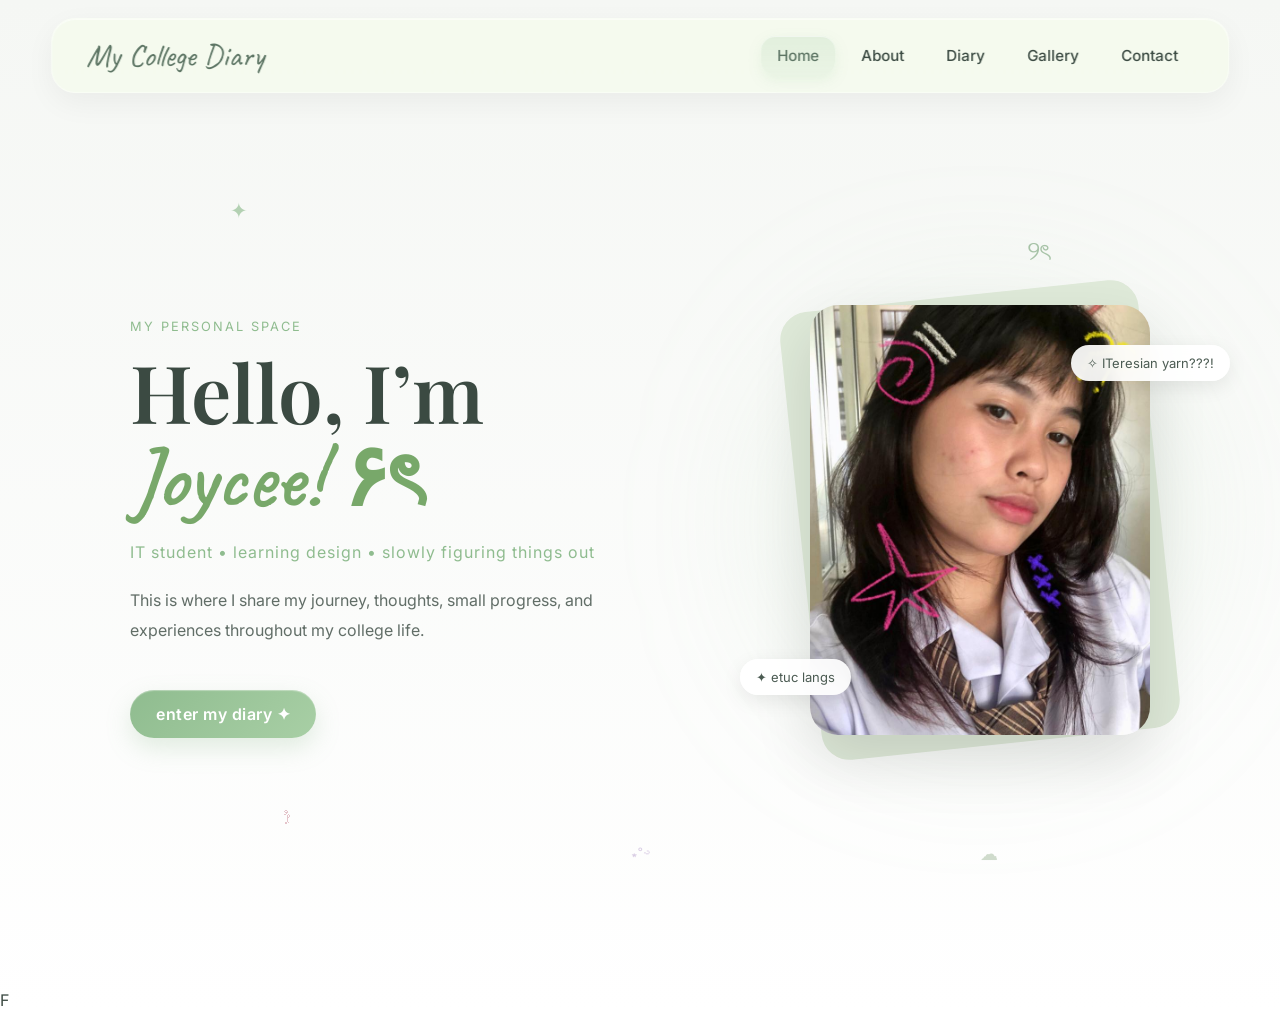
==== commit a2b5e700: "Add files via upload" ====
--- a/index.html
+++ b/index.html
@@ -4,23 +4,23 @@
 <head>
 
     <meta charset="UTF-8">
-
     <meta name="viewport" content="width=device-width, initial-scale=1.0">
     <title>My College Diary</title>
     <!-- CSS -->
     <link rel="stylesheet" href="style.css">
+    <!-- FONTS -->
     <link
         href="https://fonts.googleapis.com/css2?family=Playfair+Display:wght@600;700&family=Inter:wght@300;400;500;600&family=Caveat:wght@400;600;700&family=Patrick+Hand&family=Dancing+Script:wght@500;600;700&display=swap"
         rel="stylesheet">
-
 </head>
 
 <body class="home">
-
+    <!-- NAVIGATION -->
     <nav>
         <div class="nav-inner">
-            <a href="index.html" class="nav-left">My College Diary</a>
-
+            <a href="index.html" class="nav-left">
+                My College Diary
+            </a>
             <div class="nav-right">
                 <a href="index.html" class="active">Home</a>
                 <a href="about.html">About</a>
@@ -44,15 +44,18 @@
         <div class="float star2">⋆˚࿔</div>
         <div class="float cute">ִ ࣪𖤐.ᐟ</div>
 
-
-        <!-- LEFT -->
+        <!-- LEFT SIDE -->
         <div class="hero-left">
 
-            <p class="mini-title">my personal space</p>
+            <p class="mini-title">
+                my personal space
+            </p>
 
             <h1>
                 Hello, I’m <br>
-                <span class="accent">Joycee! ۶ৎ</span>
+                <span class="accent">
+                    Joycee! ۶ৎ
+                </span>
             </h1>
 
             <p class="role">
@@ -64,29 +67,50 @@
                 small progress, and experiences throughout my college life.
             </p>
 
-            <a href="diary.html" class="hero-btn">read my diary</a>
+            <a href="diary.html" class="hero-btn">
+                enter my diary ✦
+            </a>
 
         </div>
 
-        <!-- RIGHT -->
+        <!-- RIGHT SIDE -->
         <div class="hero-right">
 
             <!-- BACK CARD -->
             <div class="photo-back"></div>
 
             <!-- MAIN PHOTO -->
-            <img src="tprofile.jpg" alt="profile">
+            <img src="tprofile.jpg" alt="Joycee profile photo" class="hero-photo">
 
-            <!-- SMALL FLOATING TAG -->
-            <div class="photo-tag">✧ still learning</div>
-            <div class="photo-tag second-tag">✦ web design era</div>
+            <!-- FLOATING TAGS -->
+            <div class="photo-tag top-tag">
+                ✧ ITeresian yarn???!
+            </div>
+
+            <div class="photo-tag second-tag">
+                ✦ etuc langs
+            </div>
 
         </div>
 
     </section>
 
+    <!-- JS -->
     <script src="script.js"></script>
+    <div class="sparkle-container"></div>F
+    <script>
+        document.addEventListener("mousemove", (e) => {
+            const sparkle = document.createElement("div");
+            sparkle.className = "sparkle";
+            sparkle.style.left = e.clientX + "px";
+            sparkle.style.top = e.clientY + "px";
+            document.body.appendChild(sparkle);
+            setTimeout(() => {
+                sparkle.remove();
+            }, 800);
+        });
 
+    </script>
 </body>
 
 </html>
--- a/style.css
+++ b/style.css
@@ -203,14 +203,18 @@
     align-items: center;
     justify-content: center;
 
-    gap: 220px;
-
-    padding: 80px 8%;
+    gap: 180px;
+
+    padding: 40px 8% 80px;
 
     position: relative;
 
-    overflow: hidden;
-}
+    overflow: visible;
+
+    margin-top: -30px;
+}
+
+/* FLOATING DESIGNS */
 
 .float {
     position: absolute;
@@ -305,6 +309,8 @@
     }
 }
 
+/* LEFT SIDE */
+
 .hero-left {
     max-width: 560px;
 
@@ -360,26 +366,70 @@
 .hero-btn {
     margin-top: 28px;
 
-    display: inline-block;
-
-    padding: 12px 24px;
-
-    border-radius: 30px;
-
-    background: #8fbc8f;
+    display: inline-flex;
+    align-items: center;
+    gap: 10px;
+
+    padding: 14px 26px;
+
+    border-radius: 999px;
+
+    background: linear-gradient(135deg,
+            #8fbc8f,
+            #a8cfa5);
 
     color: white;
 
     text-decoration: none;
 
-    transition: .3s ease;
-}
-
+    font-weight: 600;
+
+    letter-spacing: .5px;
+
+    box-shadow:
+        0 10px 25px rgba(143, 188, 143, 0.25),
+        inset 0 1px 1px rgba(255, 255, 255, 0.35);
+
+    transition: all .35s ease;
+
+    position: relative;
+
+    overflow: hidden;
+}
+
+/* SHINE EFFECT */
+.hero-btn::before {
+    content: "";
+
+    position: absolute;
+
+    top: 0;
+    left: -120%;
+
+    width: 100%;
+    height: 100%;
+
+    background: linear-gradient(120deg,
+            transparent,
+            rgba(255, 255, 255, 0.35),
+            transparent);
+
+    transition: .6s;
+}
+
+.hero-btn:hover::before {
+    left: 120%;
+}
+
+/* HOVER */
 .hero-btn:hover {
-    transform: translateY(-4px);
-
-    background: #7aa87a;
-}
+    transform: translateY(-5px) scale(1.03);
+
+    box-shadow:
+        0 18px 35px rgba(143, 188, 143, 0.35);
+}
+
+/* RIGHT SIDE */
 
 .hero-right {
     position: relative;
@@ -392,34 +442,39 @@
 .photo-back {
     position: absolute;
 
+    width: 360px;
+    height: 450px;
+
+    border-radius: 28px;
+
+    background: #dfead9;
+
+    transform: rotate(-6deg);
+
+    z-index: 1;
+}
+
+.hero-photo {
     width: 340px;
-    height: 460px;
-
-    border-radius: 22px;
-
-    background: #dfead9;
-
-    transform: rotate(-6deg);
-
-    z-index: 0;
-}
-
-.hero-right img {
-    width: 100%;
-    max-width: 360px;
-
-    border-radius: 22px;
+
+    height: 430px;
+
+    object-fit: cover;
+
+    border-radius: 28px;
 
     position: relative;
 
-    z-index: 2;
+    z-index: 5;
+
+    display: block;
 
     box-shadow: 0 25px 60px rgba(0, 0, 0, .12);
 
     transition: .4s ease;
 }
 
-.hero-right img:hover {
+.hero-photo:hover {
     transform: translateY(-8px) rotate(1deg);
 }
 
@@ -438,6 +493,68 @@
     border-radius: 50%;
 
     z-index: -1;
+}
+
+.photo-tag {
+    position: absolute;
+
+    background: rgba(255, 255, 255, 0.92);
+
+    backdrop-filter: blur(10px);
+
+    padding: 10px 16px;
+
+    border-radius: 30px;
+
+    font-size: 13px;
+
+    color: #4b5b52;
+
+    box-shadow: 0 6px 20px rgba(0, 0, 0, 0.08);
+
+    z-index: 10;
+
+    white-space: nowrap;
+
+    animation: tagMove 6s ease-in-out infinite;
+}
+
+/* TOP TAG */
+.top-tag {
+    top: 40px;
+    right: -80px;
+}
+
+/* BOTTOM TAG */
+.second-tag {
+    bottom: 40px;
+    left: -70px;
+
+    animation-delay: 3s;
+}
+
+/* SMOOTH AESTHETIC ANIMATION */
+@keyframes tagMove {
+
+    0% {
+        transform: rotate(0deg) translateX(0px);
+    }
+
+    25% {
+        transform: rotate(2deg) translateX(6px);
+    }
+
+    50% {
+        transform: rotate(-2deg) translateX(-6px);
+    }
+
+    75% {
+        transform: rotate(1deg) translateX(4px);
+    }
+
+    100% {
+        transform: rotate(0deg) translateX(0px);
+    }
 }
 
 /* --- ABOUT PAGE ----------------------------------------------------------------------------------------- */
@@ -456,6 +573,7 @@
 }
 
 /* SECTION */
+
 .about-section {
     padding: 80px 20px 60px;
 
@@ -463,6 +581,7 @@
 }
 
 /* FLOATING SYMBOLS */
+
 .float-about {
     position: absolute;
 
@@ -478,6 +597,7 @@
 }
 
 /* POSITIONS */
+
 .about-star {
     top: 90px;
     left: 60px;
@@ -526,8 +646,10 @@
         0 0 12px rgba(143, 188, 143, .2);
 }
 
-/* FLOAT */
+/* FLOAT ANIMATION */
+
 @keyframes aboutFloat {
+
     0% {
         transform: translateY(0px);
     }
@@ -542,6 +664,7 @@
 }
 
 /* CONTENT */
+
 .about-content {
     max-width: 1100px;
 
@@ -549,58 +672,69 @@
 
     display: flex;
 
-    gap: 90px;
-
-    align-items: center;
+    align-items: flex-start;
+
+    justify-content: center;
+
+    gap: 80px;
 
     position: relative;
 
     z-index: 2;
 }
 
-/* IMAGES */
+/* IMAGES CONTAINER */
+
 .about-images {
     position: relative;
 
     width: 360px;
-    height: 460px;
+    height: 430px;
 
     flex-shrink: 0;
-}
-
-/* IMAGE */
+
+    margin-top: 120px;
+
+    margin-left: 10px;
+}
+
+/* BOTH IMAGES */
+
 .about-images img {
     position: absolute;
 
+    width: 300px;
+    height: 400px;
+
     object-fit: cover;
 
-    border-radius: 24px;
+    border-radius: 28px;
 
     transition: .4s ease;
 }
 
 /* BACK IMAGE */
+
 .img-back {
+    top: 25px;
+    right: 0;
+
+    transform: rotate(6deg);
+
+    opacity: .8;
+
+    z-index: 1;
+
+    box-shadow:
+        0 15px 40px rgba(0, 0, 0, .1);
+}
+
+/* MAIN IMAGE */
+
+.img-main {
     top: 0;
-    right: 0;
-
-    width: 250px;
-    height: 320px;
-
-    transform: rotate(4deg);
-
-    box-shadow:
-        0 15px 40px rgba(0, 0, 0, .1);
-}
-
-/* MAIN IMAGE */
-.img-main {
-    bottom: 0;
     left: 0;
 
-    width: 290px;
-    height: 390px;
-
     z-index: 2;
 
     transform: rotate(-3deg);
@@ -609,7 +743,8 @@
         0 25px 60px rgba(0, 0, 0, .15);
 }
 
-/* HOVER */
+/* HOVER EFFECT */
+
 .about-images:hover .img-main {
     transform:
         translateY(-8px) rotate(0deg);
@@ -617,17 +752,21 @@
 
 .about-images:hover .img-back {
     transform:
-        translateY(-4px) rotate(6deg);
-}
-
-/* TEXT */
+        translateY(-4px) rotate(8deg);
+}
+
+/* TEXT SIDE */
+
 .about-text {
     flex: 1;
+
+    padding-top: 10px;
 }
 
 /* NAME */
+
 .about-name {
-    font-size: 3.2rem;
+    font-size: 3.5rem;
 
     font-family: 'Dancing Script', cursive;
 
@@ -637,6 +776,7 @@
 }
 
 /* ROLE */
+
 .about-role {
     color: #8fbc8f;
 
@@ -647,17 +787,20 @@
     font-size: .95rem;
 }
 
-.about-bio{
-    font-family:'Patrick Hand', cursive;
-
-    line-height:2;
-
-    font-size:1.05rem;
-
-    color:#4d5b54;
+/* BIO */
+
+.about-bio {
+    font-family: 'Patrick Hand', cursive;
+
+    line-height: 2;
+
+    font-size: 1.05rem;
+
+    color: #4d5b54;
 }
 
 /* BIO TITLE */
+
 .bio-title {
     font-size: .8rem;
 
@@ -671,6 +814,7 @@
 }
 
 /* END */
+
 .bio-end {
     color: #8fbc8f;
 
@@ -680,64 +824,137 @@
 }
 
 /* HOBBIES */
+
 .hobbies {
     display: flex;
 
+    flex-wrap: wrap;
+
     gap: 14px;
 
-    margin-top: 32px;
-
-    flex-wrap: wrap;
+    margin-top: 28px;
 }
 
 /* HOBBY BOX */
+
 .hobby-box {
-    padding: 12px 18px;
-
-    border-radius: 18px;
-
-    background:
-        rgba(255, 255, 255, .72);
-
-    backdrop-filter: blur(12px);
-
-    box-shadow:
-        0 10px 24px rgba(0, 0, 0, .04);
-
-    display: flex;
+    display: inline-flex;
 
     align-items: center;
 
     gap: 10px;
 
+    padding: 10px 16px;
+
+    border-radius: 999px;
+
+    background:
+        rgba(255, 255, 255, .7);
+
+    backdrop-filter: blur(10px);
+
+    box-shadow:
+        0 6px 18px rgba(0, 0, 0, .05);
+
+    width: fit-content;
+
     transition: .3s ease;
 }
 
+/* ICON */
+
+.hobby-icon {
+    font-size: .95rem;
+}
+
+/* TEXT */
+
+.hobby-box p {
+    font-size: .82rem;
+
+    color: #55635c;
+
+    margin: 0;
+}
+
 /* HOVER */
+
 .hobby-box:hover {
     transform:
         translateY(-4px);
 
     box-shadow:
-        0 14px 30px rgba(0, 0, 0, .07);
+        0 12px 24px rgba(0, 0, 0, .08);
+}
+
+/* SOFT LIGHT */
+.hobby-box::before {
+    content: "";
+
+    position: absolute;
+
+    inset: 0;
+
+    background:
+        linear-gradient(120deg,
+            transparent,
+            rgba(255, 255, 255, .45),
+            transparent);
+
+    transform: translateX(-120%);
+
+    transition: .7s ease;
+}
+
+.hobby-box:hover::before {
+    transform: translateX(120%);
 }
 
 /* ICON */
 .hobby-icon {
-    font-size: 1.2rem;
+    font-size: .85rem;
+
+    display: flex;
+
+    align-items: center;
+
+    justify-content: center;
+    width: 22px;
+    height: 22px;
+
+    border-radius: 50%;
+
+    background:
+        rgba(143, 188, 143, .12);
+
+    color: #7aa87a;
+}
+
+/* TEXT */
+.hobby-box span {
+    font-size: .78rem;
+
+    color: #4d5b54;
+
+    letter-spacing: .2px;
+
+    font-weight: 500;
 }
 
 /* SKILLS */
+
 .skills {
     margin-top: 38px;
 }
 
 /* SKILL */
+
 .skill {
     margin-bottom: 22px;
 }
 
 /* INFO */
+
 .skill-info {
     display: flex;
 
@@ -749,6 +966,7 @@
 }
 
 /* BAR */
+
 .skill-bar {
     width: 100%;
 
@@ -762,6 +980,7 @@
 }
 
 /* FILL */
+
 .fill {
     height: 100%;
 
@@ -773,6 +992,7 @@
 }
 
 /* SHINE */
+
 .fill::after {
     content: "";
 
@@ -789,8 +1009,10 @@
     animation: shine 3s linear infinite;
 }
 
-/* ANIMATION */
+/* SHINE ANIMATION */
+
 @keyframes shine {
+
     from {
         transform: translateX(-100%);
     }
@@ -801,6 +1023,7 @@
 }
 
 /* BARS */
+
 .gaming {
     width: 100%;
 
@@ -829,6 +1052,7 @@
 }
 
 /* MOTIVATION */
+
 .motivation {
     margin-top: 38px;
 
@@ -851,7 +1075,186 @@
         0 12px 28px rgba(0, 0, 0, .04);
 }
 
-/* MOBILE */
+/* LEFT SIDE */
+
+.about-left {
+    display: flex;
+
+    flex-direction: column;
+
+    align-items: center;
+}
+
+/* LEFT SIDE */
+
+.about-left {
+    display: flex;
+
+    flex-direction: column;
+
+    align-items: center;
+}
+
+/* MUSIC SECTION */
+
+.music-mini {
+    display: flex;
+
+    gap: 15px;
+
+    margin-top: 50px;
+
+    margin-left: 20px;
+}
+
+/* ALBUM */
+
+.music-mini img {
+    width: 100px;
+    height: 100px;
+
+    object-fit: cover;
+
+    border-radius: 15px;
+
+    cursor: pointer;
+
+    box-shadow:
+        0 10px 24px rgba(0, 0, 0, .12);
+
+    transition: .35s ease;
+}
+
+/* FLOATING ALBUMS */
+
+.music-mini img {
+    animation: albumMove 5s ease-in-out infinite;
+}
+
+/* DIFFERENT TIMING */
+
+.music-mini img:nth-child(2) {
+    animation-delay: 1.5s;
+}
+
+.music-mini img:nth-child(3) {
+    animation-delay: 3s;
+}
+
+
+/* ANIMATION */
+
+@keyframes albumMove {
+
+    0% {
+        transform: rotate(0deg) translateX(0px);
+    }
+
+    25% {
+        transform: rotate(2deg) translateX(3px);
+    }
+
+    50% {
+        transform: rotate(-2deg) translateX(-3px);
+    }
+
+    75% {
+        transform: rotate(1deg) translateX(2px);
+    }
+
+    100% {
+        transform: rotate(0deg) translateX(0px);
+    }
+}
+
+/* MUSIC NOTE */
+
+.music-note {
+    margin-top: 12px;
+
+    margin-left: 18px;
+
+    font-size: .72rem;
+
+    letter-spacing: 1px;
+
+    color: #7f9087;
+
+    opacity: .8;
+
+    animation: noteFloat 4s ease-in-out infinite;
+}
+
+/* NOTE ANIMATION */
+
+@keyframes noteFloat {
+
+    0% {
+        transform: translateX(0px);
+    }
+
+    50% {
+        transform: translateX(4px);
+    }
+
+    100% {
+        transform: translateX(0px);
+    }
+}
+
+/* ALBUM */
+
+.music-mini img {
+    position: relative;
+
+    transition: .35s ease;
+}
+
+/* ALBUM */
+
+.music-mini img {
+    position: relative;
+
+    transition: .35s ease;
+}
+
+/* HOVER */
+
+.music-mini img:hover {
+
+    transform:
+        translateY(-10px) rotate(-3deg) scale(1.08);
+
+    box-shadow:
+        0 0 15px rgba(255, 255, 255, .5),
+        0 0 35px rgba(255, 255, 255, .25),
+        0 18px 35px rgba(0, 0, 0, .18);
+
+    filter:
+        brightness(1.1) saturate(1.1);
+
+    animation: glitterGlow 1.2s ease-in-out infinite alternate;
+}
+
+/* GLITTER GLOW */
+
+@keyframes glitterGlow {
+
+    from {
+        box-shadow:
+            0 0 10px rgba(255, 255, 255, .3),
+            0 18px 35px rgba(0, 0, 0, .18);
+    }
+
+    to {
+        box-shadow:
+            0 0 25px rgba(255, 255, 255, .8),
+            0 0 45px rgba(255, 255, 255, .35),
+            0 18px 35px rgba(0, 0, 0, .18);
+    }
+}
+
+/* Mobile */
 @media (max-width:768px) {
 
     .about-section {
@@ -868,17 +1271,14 @@
 
     .about-images {
         width: 300px;
-        height: 400px;
-    }
-
-    .img-main {
+        height: 380px;
+
+        margin-top: 0;
+    }
+
+    .about-images img {
         width: 240px;
-        height: 330px;
-    }
-
-    .img-back {
-        width: 210px;
-        height: 280px;
+        height: 320px;
     }
 
     .about-name {
@@ -900,14 +1300,27 @@
 /* --- DIARY ----------------------------------------------------------------------------------------- */
 
 .diary-page {
-    padding: 40px 80px 80px;
-
-    max-width: 1100px;
+
+    min-height: 100vh;
+
+    padding:
+        80px 6% 80px;
+
+    max-width: 1200px;
 
     margin: auto;
 
     position: relative;
-}
+
+    overflow: hidden;
+
+    background:
+        linear-gradient(to bottom,
+            #f7f8f6,
+            #ffffff);
+}
+
+/* FLOATING SYMBOLS */
 
 .diary-float {
     position: absolute;
@@ -919,7 +1332,10 @@
     animation: diaryFloat 5s ease-in-out infinite;
 }
 
+/* FLOAT */
+
 @keyframes diaryFloat {
+
     0% {
         transform: translateY(0px);
     }
@@ -933,78 +1349,106 @@
     }
 }
 
+/* TITLE */
+
 .diary-title {
-    font-family: 'Playfair Display', serif;
-
-    font-size: 4.2rem;
+
+    font-family: 'Dancing Script', cursive;
+
+    font-size: 5rem;
 
     text-align: center;
 
     margin-bottom: 12px;
 
     color: #2f3d35;
-}
+
+    text-shadow:
+        0 0 20px rgba(255, 255, 255, .5);
+}
+
+/* SUBTEXT */
 
 .diary-sub {
+
     text-align: center;
 
-    margin-bottom: 65px;
-
-    color: #6f7d75;
+    margin-bottom: 70px;
+
+    color: #7f9087;
 
     font-size: .98rem;
-}
+
+    letter-spacing: 1px;
+}
+
+/* DIARY GRID */
 
 .diary-columns {
-    column-count: 2;
-
-    column-gap: 50px;
-}
+
+    columns: 2 320px;
+
+    column-gap: 30px;
+}
+
+/* ENTRY */
 
 .entry {
+
     break-inside: avoid;
 
-    margin-bottom: 34px;
-}
-
-/* CARD */
-.diary-card{
+    margin-bottom: 28px;
+}
+
+/* DIARY CARD */
+
+.diary-card {
+
+    position: relative;
+
+    z-index: 2;
+
+    overflow: hidden;
+
+    cursor: pointer;
+
+    padding: 20px;
+
+    border-radius: 28px;
+
+    background:
+        rgba(255, 255, 255, .68);
+
+    backdrop-filter: blur(16px);
+
     border:
-        1px solid rgba(229,231,228,.7);
-
-    padding:26px 26px 30px;
-
-    background:
-        rgba(255,255,255,.78);
-
-    backdrop-filter:blur(8px);
-
-    border-radius:24px;
-
-    transition:.35s ease;
-
-    cursor:pointer;
-
-    box-shadow:
-        0 14px 35px rgba(0,0,0,.05),
-        inset 0 1px 0 rgba(255,255,255,.7);
-
-    position:relative;
-
-    overflow:hidden;
+        1px solid rgba(255, 255, 255, .45);
+
+    box-shadow:
+        0 10px 30px rgba(0, 0, 0, .05);
+
+    transition: all .35s ease;
 }
 
 /* HOVER */
-.diary-card:hover{
+
+.diary-card:hover {
+
     transform:
-        translateY(-8px)
-        rotate(-1deg);
-
-    box-shadow:
-        0 22px 45px rgba(0,0,0,.08);
-}
-.entry h2 {
-    font-size: 1.55rem;
+        translateY(-8px) rotate(-1deg);
+
+    box-shadow:
+        0 20px 40px rgba(0, 0, 0, .08);
+
+    background:
+        rgba(255, 255, 255, .82);
+}
+
+/* TITLE */
+
+.diary-card h2 {
+
+    font-size: 2rem;
 
     margin-bottom: 8px;
 
@@ -1015,26 +1459,76 @@
     color: #2f3d35;
 }
 
-.entry .date {
-    font-size: .72rem;
+/* DATE */
+
+.diary-card .date {
+
+    display: inline-block;
+
+    margin-bottom: 14px;
 
     color: #8fbc8f;
 
-    display: block;
-
-    margin-bottom: 15px;
-
-    letter-spacing: 1.5px;
+    font-size: .75rem;
+
+    letter-spacing: 2px;
 
     text-transform: uppercase;
 }
 
-.entry p {
-    line-height: 1.95;
-
-    font-size: .97rem;
-
-    color: #4c5a52;
+/* PREVIEW TEXT */
+
+.diary-card p {
+
+    max-height: 85px;
+
+    overflow: hidden;
+
+    line-height: 1.85;
+
+    color: #55635c;
+
+    position: relative;
+
+    font-size: .95rem;
+}
+
+/* FADE EFFECT */
+
+.diary-card p::after {
+
+    content: "";
+
+    position: absolute;
+
+    left: 0;
+    bottom: 0;
+
+    width: 100%;
+    height: 35px;
+
+    background:
+        linear-gradient(to bottom,
+            transparent,
+            rgba(255, 255, 255, .95));
+}
+
+/* MOBILE */
+
+@media (max-width:768px) {
+
+    .diary-page {
+        padding:
+            100px 20px 60px;
+    }
+
+    .diary-title {
+        font-size: 3.5rem;
+    }
+
+    .diary-columns {
+        columns: 1;
+    }
 }
 
 /* --- GALLERY FINAL ----------------------------------------------------------------------------------------- */
@@ -1074,29 +1568,93 @@
     margin-bottom: 55px;
 }
 
-/* BUTTON */
+/* GALLERY BUTTONS */
+
 .tab {
-    border: none;
-
-    padding: 12px 18px;
-
-    border-radius: 18px;
-
-    background:
-        rgba(255, 255, 255, .7);
-
-    backdrop-filter: blur(10px);
-
-    color: #4d5b54;
-
-    font-size: .92rem;
+
+    position: relative;
+
+    padding: 12px 22px;
+
+    border-radius: 999px;
+
+    border:
+        1px solid rgba(255, 255, 255, .28);
+
+    background:
+        rgba(255, 255, 255, .22);
+
+    backdrop-filter: blur(16px);
+
+    -webkit-backdrop-filter: blur(16px);
+
+    color: #4f6657;
 
     cursor: pointer;
 
-    transition: .3s ease;
-
-    box-shadow:
-        0 8px 20px rgba(0, 0, 0, .04);
+    box-shadow:
+        0 8px 24px rgba(0, 0, 0, .05);
+
+    transition: .35s ease;
+
+    overflow: hidden;
+}
+
+/* HOVER */
+
+.tab:hover {
+
+    transform:
+        translateY(-4px);
+
+    background:
+        rgba(255, 255, 255, .32);
+
+    box-shadow:
+        0 14px 28px rgba(0, 0, 0, .08);
+}
+
+/* ACTIVE */
+
+.tab.active {
+
+    background:
+        rgba(168, 207, 165, .25);
+
+    color: #4f6657;
+
+    box-shadow:
+        0 12px 24px rgba(168, 207, 165, .16);
+}
+
+/* SHINE */
+
+.tab::before {
+
+    content: "";
+
+    position: absolute;
+
+    top: 0;
+    left: -120%;
+
+    width: 80%;
+    height: 100%;
+
+    background:
+        linear-gradient(120deg,
+            transparent,
+            rgba(255, 255, 255, .35),
+            transparent);
+
+    transition: .6s ease;
+}
+
+/* SHINE MOVE */
+
+.tab:hover::before {
+
+    left: 120%;
 }
 
 /* HOVER */
@@ -1186,17 +1744,17 @@
 }
 
 /* CAPTION */
-.caption{
-    position:absolute;
-
-    bottom:16px;
-    left:18px;
-
-    color:#4d5b54;
-
-    font-family:'Patrick Hand', cursive !important;
-
-    font-size:1rem;
+.caption {
+    position: absolute;
+
+    bottom: 16px;
+    left: 18px;
+
+    color: #4d5b54;
+
+    font-family: 'Patrick Hand', cursive !important;
+
+    font-size: 1rem;
 }
 
 /* MODAL */
@@ -1314,61 +1872,41 @@
     }
 }
 
-/* --- CONTACT FINAL ----------------------------------------------------------------------------------------- */
+/* --- CONTACT PAGE ----------------------------------------------------------------------------------------- */
 
 .contact-page {
-    max-width: 760px;
-
-    margin: auto;
-
-    padding: 60px 20px 100px;
-
-    text-align: center;
+
+    min-height: 100vh;
+
+    padding:
+        120px 8% 80px;
 
     position: relative;
+
+    overflow: hidden;
+
+    background:
+        linear-gradient(to bottom,
+            #f7f8f6,
+            #ffffff);
 }
 
 /* FLOATS */
+
 .float-contact {
+
     position: absolute;
 
     opacity: .55;
 
     pointer-events: none;
 
-    animation: contactFloat 5s ease-in-out infinite;
-}
-
-/* POSITIONS */
-.contact-star {
-    top: 80px;
-    left: 60px;
-
-    color: #8fbc8f;
-
-    font-size: 1.2rem;
-}
-
-.contact-swirl {
-    top: 160px;
-    right: 80px;
-
-    color: #cdbde0;
-
-    font-size: 1.7rem;
-}
-
-.contact-heart {
-    bottom: 120px;
-    left: 90px;
-
-    color: #d8a7b1;
-
-    font-size: 1rem;
-}
-
-/* FLOAT */
+    animation:
+        contactFloat 5s ease-in-out infinite;
+}
+
 @keyframes contactFloat {
+
     0% {
         transform: translateY(0px);
     }
@@ -1382,198 +1920,252 @@
     }
 }
 
-/* MINI */
+/* POSITIONS */
+
+.contact-star {
+
+    top: 120px;
+    left: 120px;
+
+    color: #8fbc8f;
+
+    font-size: 1.2rem;
+}
+
+.contact-swirl {
+
+    top: 180px;
+    right: 140px;
+
+    color: #cdbde0;
+
+    font-size: 1.6rem;
+}
+
+.contact-heart {
+
+    bottom: 120px;
+    left: 180px;
+
+    color: #d8a7b1;
+
+    font-size: 1rem;
+}
+
+/* HEADER */
+
 .contact-mini {
+
+    text-align: center;
+
     color: #8fbc8f;
 
     letter-spacing: 2px;
 
+    margin-bottom: 14px;
+
     text-transform: uppercase;
 
-    font-size: .8rem;
-
-    margin-bottom: 12px;
-}
-
-/* TITLE */
+    font-size: .78rem;
+}
+
 .contact-title {
-    font-size: 4rem;
-
-    margin-bottom: 16px;
+
+    text-align: center;
+
+    font-family: 'Dancing Script', cursive;
+
+    font-size: 5rem;
 
     color: #2f3d35;
-}
-
-/* SUB */
+
+    margin-bottom: 18px;
+}
+
 .contact-sub {
-    max-width: 540px;
-
-    margin: auto auto 50px;
+
+    max-width: 620px;
+
+    margin:
+        auto auto 60px;
+
+    text-align: center;
+
+    line-height: 1.9;
 
     color: #6f7d75;
-
-    line-height: 1.9;
 }
 
 /* FORM */
+
 .contact-form {
+
+    max-width: 650px;
+
+    margin:
+        auto auto 70px;
+
     display: flex;
 
     flex-direction: column;
 
     gap: 18px;
-
-    position: relative;
-
-    z-index: 2;
-}
-
-/* INPUT */
+}
+
+/* INPUTS */
+
 .contact-form input,
 .contact-form textarea {
-    width: 100%;
 
     padding: 18px 22px;
 
-    border: none;
-
     border-radius: 24px;
 
-    background:
-        rgba(255, 255, 255, .75);
-
-    backdrop-filter: blur(12px);
-
-    box-shadow:
-        0 10px 25px rgba(0, 0, 0, .04);
-
-    font-size: .96rem;
-
-    color: #3b4a42;
+    border:
+        1px solid rgba(255, 255, 255, .35);
+
+    background:
+        rgba(255, 255, 255, .22);
+
+    backdrop-filter: blur(16px);
+
+    -webkit-backdrop-filter: blur(16px);
+
+    font-family: inherit;
+
+    color: #2f3d35;
 
     outline: none;
 
-    transition: .3s ease;
+    box-shadow:
+        0 8px 24px rgba(0, 0, 0, .04);
+
+    transition: .35s ease;
+}
+
+/* TEXTAREA */
+
+.contact-form textarea {
+
+    min-height: 180px;
+
+    resize: none;
 }
 
 /* FOCUS */
+
 .contact-form input:focus,
 .contact-form textarea:focus {
-    transform: translateY(-2px);
-
-    box-shadow:
-        0 16px 30px rgba(143, 188, 143, .12);
-}
-
-/* TEXTAREA */
-.contact-form textarea {
-    min-height: 180px;
-
-    resize: none;
+
+    transform:
+        translateY(-2px);
+
+    background:
+        rgba(255, 255, 255, .3);
 }
 
 /* BUTTON */
+
 .contact-form button {
+
+    width: fit-content;
+
+    align-self: center;
+
+    padding: 14px 28px;
+
     border: none;
 
-    padding: 16px;
-
-    border-radius: 24px;
-
-    background:
-        linear-gradient(to right,
-            #8fbc8f,
-            #7ea77e);
-
-    color: white;
-
-    font-size: 1rem;
+    border-radius: 999px;
 
     cursor: pointer;
 
+    background:
+        rgba(168, 207, 165, .22);
+
+    backdrop-filter: blur(16px);
+
+    color: #4f6657;
+
+    font-weight: 600;
+
     transition: .35s ease;
 
     box-shadow:
-        0 12px 28px rgba(143, 188, 143, .2);
-}
-
-/* HOVER */
+        0 10px 24px rgba(168, 207, 165, .12);
+}
+
+/* BUTTON HOVER */
+
 .contact-form button:hover {
+
     transform:
         translateY(-4px);
 
-    box-shadow:
-        0 20px 38px rgba(143, 188, 143, .28);
-}
-
-/* --- SOCIALS ----------------------------------------------------------------------------------------- */
+    background:
+        rgba(168, 207, 165, .32);
+}
+
+/* SOCIALS */
 
 .socials {
-    margin-top: 45px;
+
+    display: grid;
+
+    grid-template-columns:
+        repeat(auto-fit, minmax(180px, 1fr));
+
+    gap: 18px;
+}
+
+/* SOCIAL BOX */
+
+.social-box {
+
+    padding: 18px;
+
+    border-radius: 24px;
+
+    text-decoration: none;
+
+    color: #4f6657;
 
     display: flex;
 
+    align-items: center;
+
+    gap: 12px;
+
     justify-content: center;
 
-    flex-wrap: wrap;
-
-    gap: 14px;
-}
-
-/* BOX */
-.social-box {
-    display: flex;
-
-    align-items: center;
-
-    gap: 10px;
-
-    padding: 14px 18px;
-
-    border-radius: 20px;
-
-    background:
-        rgba(255, 255, 255, .72);
-
-    backdrop-filter: blur(12px);
-
-    box-shadow:
-        0 10px 24px rgba(0, 0, 0, .04);
-
-    color: #4d5b54;
-
-    font-size: .94rem;
-
-    transition:
-        transform .35s ease,
-        box-shadow .35s ease,
-        background .35s ease;
-}
-
-/* ICON */
-.social-box i {
-    font-size: 1rem;
-
-    color: #7ea77e;
-
-    transition: .3s ease;
+    background:
+        rgba(255, 255, 255, .22);
+
+    backdrop-filter: blur(16px);
+
+    -webkit-backdrop-filter: blur(16px);
+
+    border:
+        1px solid rgba(255, 255, 255, .35);
+
+    box-shadow:
+        0 8px 24px rgba(0, 0, 0, .04);
+
+    transition: .35s ease;
 }
 
 /* HOVER */
+
 .social-box:hover {
+
     transform:
-        translateY(-4px);
-
-    background:
-        rgba(143, 188, 143, .12);
-
-    box-shadow:
-        0 18px 35px rgba(0, 0, 0, .08);
-}
-
-/* ICON HOVER */
-.social-box:hover i {
-    transform: scale(1.15);
+        translateY(-6px) rotate(-1deg);
+
+    background:
+        rgba(255, 255, 255, .3);
+
+    box-shadow:
+        0 18px 34px rgba(0, 0, 0, .08);
 }
 
 /* MOBILE */
@@ -1663,4 +2255,142 @@
     .diary-title {
         font-size: 2.8rem;
     }
+}
+
+/* SPARKLES */
+
+.sparkle {
+    position: fixed;
+
+    width: 6px;
+    height: 6px;
+
+    border-radius: 50%;
+
+    pointer-events: none;
+
+    background: white;
+
+    box-shadow:
+        0 0 10px rgba(255, 255, 255, .9),
+        0 0 20px rgba(255, 255, 255, .5);
+
+    animation: sparkleFade .8s linear forwards;
+
+    z-index: 9999;
+}
+
+/* ANIMATION */
+
+@keyframes sparkleFade {
+
+    from {
+        transform:
+            scale(1);
+
+        opacity: 1;
+    }
+
+    to {
+        transform:
+            scale(0);
+
+        opacity: 0;
+    }
+}
+
+/* THANK YOU PAGE */
+
+.thankyou-page {
+
+    min-height: 100vh;
+
+    display: flex;
+
+    justify-content: center;
+
+    align-items: center;
+
+    background:
+        linear-gradient(to bottom,
+            #f7f8f6,
+            #ffffff);
+}
+
+/* BOX */
+
+.thankyou-box {
+
+    padding: 50px;
+
+    border-radius: 30px;
+
+    text-align: center;
+
+    background:
+        rgba(255, 255, 255, .25);
+
+    backdrop-filter: blur(18px);
+
+    -webkit-backdrop-filter: blur(18px);
+
+    border:
+        1px solid rgba(255, 255, 255, .35);
+
+    box-shadow:
+        0 20px 40px rgba(0, 0, 0, .06);
+}
+
+/* TITLE */
+
+.thankyou-box h1 {
+
+    font-family:
+        'Dancing Script', cursive;
+
+    font-size: 4rem;
+
+    color: #2f3d35;
+
+    margin-bottom: 16px;
+}
+
+/* TEXT */
+
+.thankyou-box p {
+
+    color: #6f7d75;
+
+    margin-bottom: 30px;
+
+    line-height: 1.8;
+}
+
+/* BUTTON */
+
+.thankyou-box a {
+
+    display: inline-block;
+
+    text-decoration: none;
+
+    padding: 12px 24px;
+
+    border-radius: 999px;
+
+    background:
+        rgba(168, 207, 165, .22);
+
+    color: #4f6657;
+
+    transition: .35s ease;
+}
+
+.thankyou-box a:hover {
+
+    transform:
+        translateY(-3px);
+
+    background:
+        rgba(168, 207, 165, .32);
 }
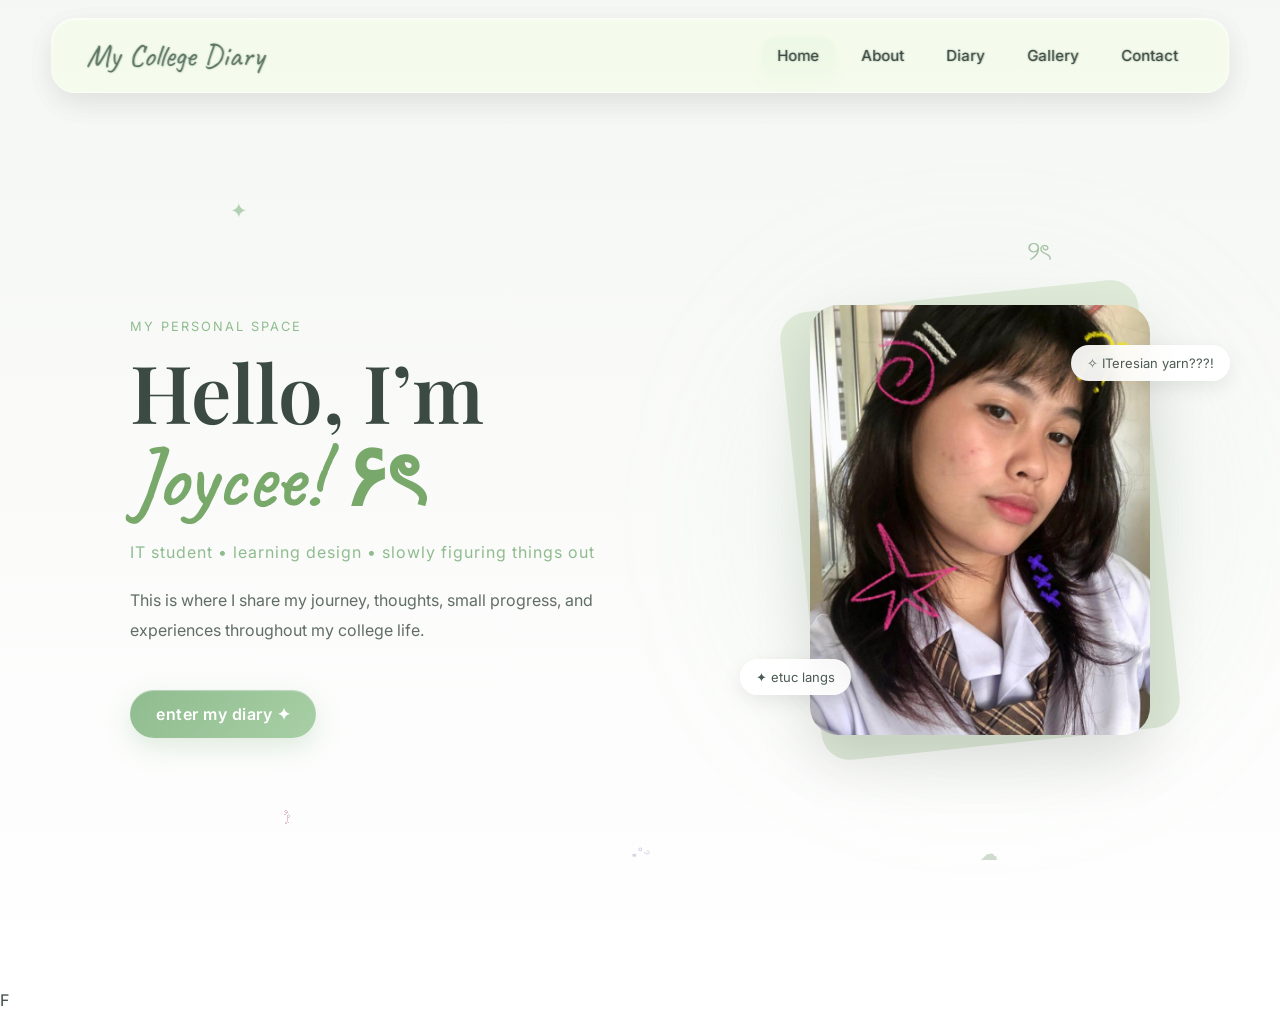
==== commit 3d2bf2a6: "Add files via upload" ====
--- a/index.html
+++ b/index.html
@@ -23,6 +23,30 @@
             </a>
             <div class="nav-right">
                 <a href="index.html" class="active">Home</a>
+                <a href="about.html">About</a>
+                <a href="diary.html">Diary</a>
+                <a href="gallery.html">Gallery</a>
+                <a href="contact.html">Contact</a>
+            </div>
+        </div>
+    </nav>
+
+    <!-- NAV mobile -->
+    <nav>
+        <div class="nav-inner">
+            <!-- LOGO -->
+            <a href="index.html" class="nav-left">
+                My College Diary
+            </a>
+
+            <!-- MOBILE MENU BUTTON -->
+            <div class="menu-toggle" id="menuToggle">
+                ☰
+            </div>
+
+            <!-- NAV LINKS -->
+            <div class="nav-right" id="mobileMenu">
+                <a href="index.html">Home</a>
                 <a href="about.html">About</a>
                 <a href="diary.html">Diary</a>
                 <a href="gallery.html">Gallery</a>
@@ -111,6 +135,21 @@
         });
 
     </script>
+    <script>
+
+        const menuToggle =
+            document.getElementById("menuToggle");
+
+        const mobileMenu =
+            document.getElementById("mobileMenu");
+
+        menuToggle.addEventListener("click", () => {
+
+            mobileMenu.classList.toggle("show");
+
+        });
+
+    </script>
 </body>
 
 </html>
--- a/style.css
+++ b/style.css
@@ -686,6 +686,7 @@
 /* IMAGES CONTAINER */
 
 .about-images {
+
     position: relative;
 
     width: 360px;
@@ -693,9 +694,9 @@
 
     flex-shrink: 0;
 
-    margin-top: 120px;
-
-    margin-left: 10px;
+    margin-top: 20px;
+
+    margin-left: 0;
 }
 
 /* BOTH IMAGES */
@@ -1085,27 +1086,48 @@
     align-items: center;
 }
 
-/* LEFT SIDE */
-
-.about-left {
+/* MUSIC SECTION */
+
+.music-mini {
+
     display: flex;
 
-    flex-direction: column;
-
-    align-items: center;
-}
-
-/* MUSIC SECTION */
-
-.music-mini {
-    display: flex;
-
-    gap: 15px;
+    justify-content: center;
+
+    gap: 16px;
 
     margin-top: 50px;
 
-    margin-left: 20px;
-}
+    margin-left: 0;
+}
+
+/* ALBUM */
+
+.music-mini img {
+
+    width: 100px;
+    height: 100px;
+
+    object-fit: cover;
+
+    border-radius: 12px;
+
+    cursor: pointer;
+
+    position: relative;
+
+    box-shadow:
+        0 10px 24px rgba(0, 0, 0, .12);
+
+    transition:
+        transform .5s ease,
+        box-shadow .5s ease,
+        filter .5s ease;
+
+    animation:
+        albumFloat 4s ease-in-out infinite;
+}
+
 
 /* ALBUM */
 
@@ -2393,4 +2415,312 @@
 
     background:
         rgba(168, 207, 165, .32);
+}
+
+/* BACK TO TOP */
+
+#backToTop {
+
+    position: fixed;
+
+    bottom: 30px;
+    right: 30px;
+
+    width: 52px;
+    height: 52px;
+
+    border: none;
+
+    border-radius: 50%;
+
+    cursor: pointer;
+
+    z-index: 999;
+
+    opacity: 0;
+
+    visibility: hidden;
+
+    transition: .35s ease;
+
+    background:
+        rgba(255, 255, 255, .22);
+
+    backdrop-filter: blur(16px);
+
+    -webkit-backdrop-filter: blur(16px);
+
+    border:
+        1px solid rgba(255, 255, 255, .35);
+
+    box-shadow:
+        0 10px 28px rgba(0, 0, 0, .08);
+
+    color: #4f6657;
+
+    font-size: 1.2rem;
+}
+
+/* SHOW */
+
+#backToTop.show {
+
+    opacity: 1;
+
+    visibility: visible;
+}
+
+/* HOVER */
+
+#backToTop:hover {
+
+    transform:
+        translateY(-5px);
+
+    background:
+        rgba(255, 255, 255, .32);
+
+    box-shadow:
+        0 18px 34px rgba(0, 0, 0, .12);
+}
+
+/* =========================================
+   MOBILE NAVBAR
+========================================= */
+
+.menu-toggle {
+
+    display: none;
+
+    font-size: 1.8rem;
+
+    cursor: pointer;
+
+    color: #5d7564;
+
+    transition: .3s ease;
+}
+
+.menu-toggle:hover {
+
+    transform: scale(1.05);
+}
+
+/* MOBILE */
+
+@media (max-width:768px) {
+
+    body {
+
+        padding-top: 100px;
+    }
+
+    nav {
+
+        width: 94%;
+
+        top: 12px;
+    }
+
+    .nav-inner {
+
+        justify-content: center;
+
+        position: relative;
+
+        padding: 16px 20px;
+
+        border-radius: 22px;
+    }
+
+    /* CENTER TITLE */
+
+    .nav-left {
+
+        font-size: 1.7rem;
+
+        text-align: center;
+    }
+
+    /* SHOW MENU BUTTON */
+
+    .menu-toggle {
+
+        display: block;
+
+        position: absolute;
+
+        right: 20px;
+    }
+
+    /* MOBILE MENU */
+
+    .nav-right {
+
+        position: absolute;
+
+        top: 82px;
+
+        left: 0;
+
+        width: 100%;
+
+        flex-direction: column;
+
+        align-items: center;
+
+        gap: 16px;
+
+        padding: 26px 0;
+
+        border-radius: 24px;
+
+        background:
+            rgba(255, 255, 255, .82);
+
+        backdrop-filter: blur(18px);
+
+        -webkit-backdrop-filter: blur(18px);
+
+        box-shadow:
+            0 18px 35px rgba(0, 0, 0, .08);
+
+        opacity: 0;
+
+        visibility: hidden;
+
+        transform: translateY(-10px);
+
+        transition: .35s ease;
+    }
+
+    /* SHOW MENU */
+
+    .nav-right.show {
+
+        opacity: 1;
+
+        visibility: visible;
+
+        transform: translateY(0);
+    }
+
+    /* LINKS */
+
+    .nav-right a {
+
+        width: 82%;
+
+        text-align: center;
+
+        padding: 14px;
+
+        font-size: 1rem;
+    }
+
+    /* HERO */
+
+    .hero {
+
+        flex-direction: column;
+
+        text-align: center;
+
+        gap: 70px;
+
+        padding: 40px 20px 80px;
+    }
+
+    .hero h1 {
+
+        font-size: 3rem;
+    }
+
+    .accent {
+
+        font-size: 3.5rem;
+    }
+
+    /* ABOUT */
+
+    .about-content {
+
+        flex-direction: column;
+
+        align-items: center;
+
+        text-align: center;
+
+        gap: 60px;
+    }
+
+    .about-images {
+
+        width: 300px;
+
+        height: 380px;
+    }
+
+    .about-images img {
+
+        width: 240px;
+
+        height: 320px;
+    }
+
+    .about-name {
+
+        font-size: 2.8rem;
+    }
+
+    /* DIARY */
+
+    .diary-columns {
+
+        columns: 1;
+    }
+
+    .diary-title {
+
+        font-size: 3rem;
+    }
+
+    /* GALLERY */
+
+    .gallery {
+
+        grid-template-columns: 1fr;
+    }
+
+    .gallery-title {
+
+        font-size: 3rem;
+    }
+
+    /* CONTACT */
+
+    .contact-page {
+
+        padding: 120px 20px 80px;
+    }
+
+    .contact-title {
+
+        font-size: 3rem;
+    }
+
+    .socials {
+
+        grid-template-columns: 1fr;
+    }
+
+    /* FLOATS */
+
+    .float,
+    .float-about,
+    .float-contact,
+    .diary-float {
+
+        opacity: .35;
+    }
 }
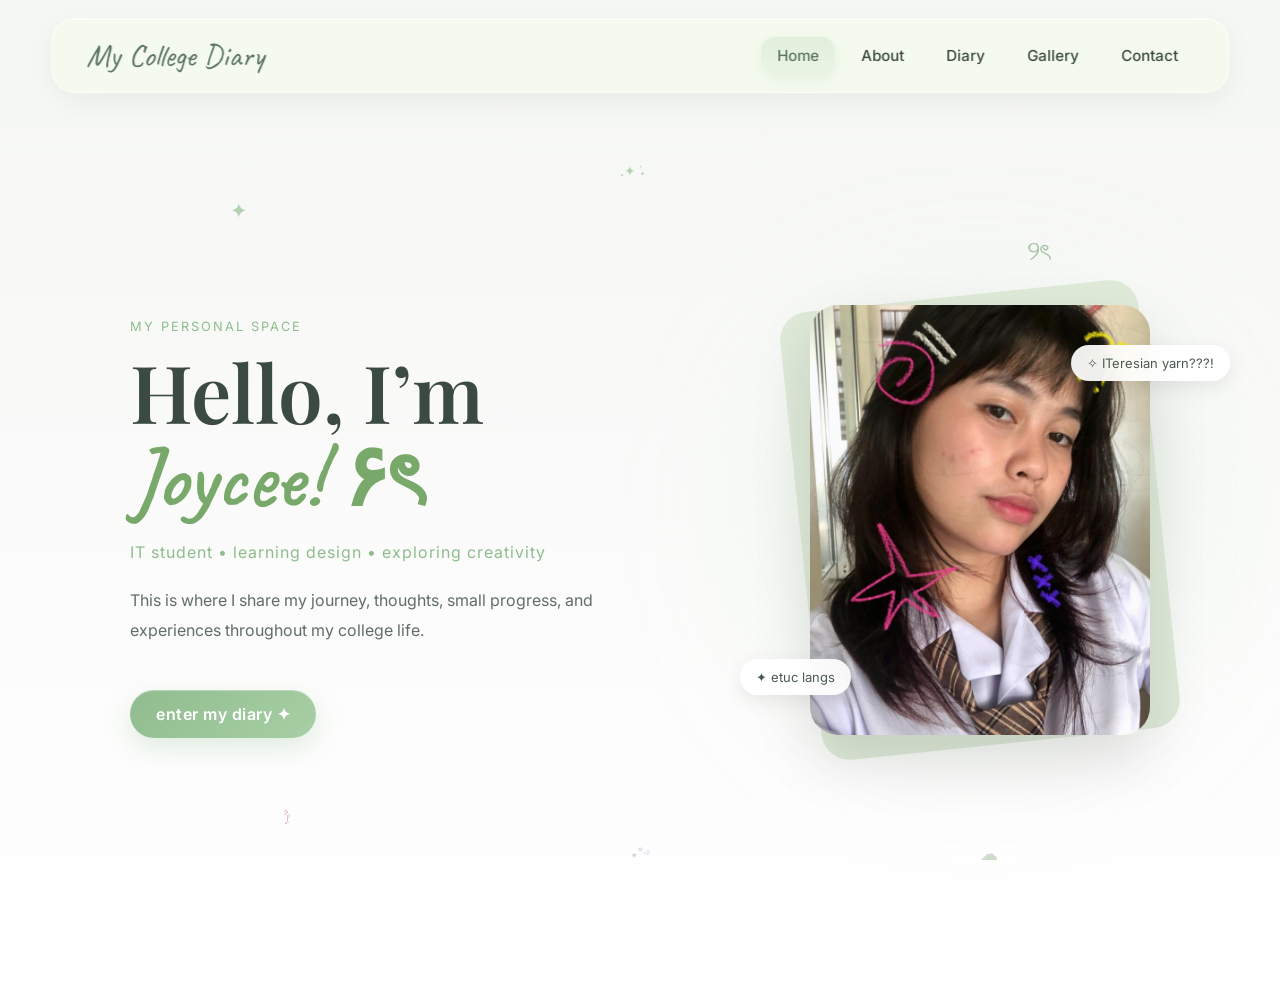
==== commit 4ef21068: "Add files via upload added mobile version" ====
--- a/index.html
+++ b/index.html
@@ -4,71 +4,115 @@
 <head>
 
     <meta charset="UTF-8">
+
     <meta name="viewport" content="width=device-width, initial-scale=1.0">
+
     <title>My College Diary</title>
+
     <!-- CSS -->
+
     <link rel="stylesheet" href="style.css">
-    <!-- FONTS -->
+
+    <!-- GOOGLE FONTS -->
+
     <link
         href="https://fonts.googleapis.com/css2?family=Playfair+Display:wght@600;700&family=Inter:wght@300;400;500;600&family=Caveat:wght@400;600;700&family=Patrick+Hand&family=Dancing+Script:wght@500;600;700&display=swap"
         rel="stylesheet">
+
 </head>
 
 <body class="home">
-    <!-- NAVIGATION -->
+
+    <!-- =========================================
+         NAVBAR
+    ========================================= -->
+
     <nav>
+
         <div class="nav-inner">
+
+            <!-- LOGO -->
+
             <a href="index.html" class="nav-left">
                 My College Diary
             </a>
-            <div class="nav-right">
-                <a href="index.html" class="active">Home</a>
-                <a href="about.html">About</a>
-                <a href="diary.html">Diary</a>
-                <a href="gallery.html">Gallery</a>
-                <a href="contact.html">Contact</a>
-            </div>
-        </div>
-    </nav>
-
-    <!-- NAV mobile -->
-    <nav>
-        <div class="nav-inner">
-            <!-- LOGO -->
-            <a href="index.html" class="nav-left">
-                My College Diary
-            </a>
-
-            <!-- MOBILE MENU BUTTON -->
+
+            <!-- MOBILE BUTTON -->
+
             <div class="menu-toggle" id="menuToggle">
                 ☰
             </div>
 
             <!-- NAV LINKS -->
+
             <div class="nav-right" id="mobileMenu">
-                <a href="index.html">Home</a>
-                <a href="about.html">About</a>
-                <a href="diary.html">Diary</a>
-                <a href="gallery.html">Gallery</a>
-                <a href="contact.html">Contact</a>
-            </div>
-        </div>
+
+                <a href="index.html" class="active">
+                    Home
+                </a>
+
+                <a href="about.html">
+                    About
+                </a>
+
+                <a href="diary.html">
+                    Diary
+                </a>
+
+                <a href="gallery.html">
+                    Gallery
+                </a>
+
+                <a href="contact.html">
+                    Contact
+                </a>
+
+            </div>
+
+        </div>
+
     </nav>
 
-    <!-- HERO -->
+    <!-- =========================================
+         HERO SECTION
+    ========================================= -->
+
     <section class="hero">
 
-        <!-- FLOATING DESIGNS -->
-        <div class="float star">✦</div>
-        <div class="float heart">.ೀ</div>
-        <div class="float swirl">୨ৎ</div>
-        <div class="float dot">☁</div>
-
-        <div class="float sparkle">.✦ ݁˖</div>
-        <div class="float star2">⋆˚࿔</div>
-        <div class="float cute">ִ ࣪𖤐.ᐟ</div>
-
-        <!-- LEFT SIDE -->
+        <!-- FLOATING DECORATIONS -->
+
+        <div class="float star">
+            ✦
+        </div>
+
+        <div class="float heart">
+            .ೀ
+        </div>
+
+        <div class="float swirl">
+            ୨ৎ
+        </div>
+
+        <div class="float dot">
+            ☁
+        </div>
+
+        <div class="float sparkle">
+            .✦ ݁˖
+        </div>
+
+        <div class="float star2">
+            ⋆˚࿔
+        </div>
+
+        <div class="float cute">
+            ִ ࣪𖤐.ᐟ
+        </div>
+
+        <!-- =========================================
+             LEFT SIDE
+        ========================================= -->
+
         <div class="hero-left">
 
             <p class="mini-title">
@@ -76,19 +120,26 @@
             </p>
 
             <h1>
+
                 Hello, I’m <br>
+
                 <span class="accent">
                     Joycee! ۶ৎ
                 </span>
+
             </h1>
 
             <p class="role">
-                IT student • learning design • slowly figuring things out
+                IT student • learning design • exploring creativity
             </p>
 
             <p class="desc">
-                This is where I share my journey, thoughts,
-                small progress, and experiences throughout my college life.
+
+                This is where I share my journey,
+                thoughts, small progress, and
+                experiences throughout my
+                college life.
+
             </p>
 
             <a href="diary.html" class="hero-btn">
@@ -97,16 +148,22 @@
 
         </div>
 
-        <!-- RIGHT SIDE -->
+        <!-- =========================================
+             RIGHT SIDE
+        ========================================= -->
+
         <div class="hero-right">
 
-            <!-- BACK CARD -->
+            <!-- BACKGROUND CARD -->
+
             <div class="photo-back"></div>
 
             <!-- MAIN PHOTO -->
+
             <img src="tprofile.jpg" alt="Joycee profile photo" class="hero-photo">
 
             <!-- FLOATING TAGS -->
+
             <div class="photo-tag top-tag">
                 ✧ ITeresian yarn???!
             </div>
@@ -119,22 +176,41 @@
 
     </section>
 
-    <!-- JS -->
-    <script src="script.js"></script>
-    <div class="sparkle-container"></div>F
+    <!-- =========================================
+         SPARKLE EFFECT
+    ========================================= -->
+
     <script>
+
         document.addEventListener("mousemove", (e) => {
-            const sparkle = document.createElement("div");
+
+            const sparkle =
+                document.createElement("div");
+
             sparkle.className = "sparkle";
-            sparkle.style.left = e.clientX + "px";
-            sparkle.style.top = e.clientY + "px";
+
+            sparkle.style.left =
+                e.clientX + "px";
+
+            sparkle.style.top =
+                e.clientY + "px";
+
             document.body.appendChild(sparkle);
+
             setTimeout(() => {
+
                 sparkle.remove();
+
             }, 800);
+
         });
 
     </script>
+
+    <!-- =========================================
+         MOBILE MENU
+    ========================================= -->
+
     <script>
 
         const menuToggle =
@@ -150,6 +226,11 @@
         });
 
     </script>
+
+    <!-- MAIN JS -->
+
+    <script src="script.js"></script>
+
 </body>
 
 </html>
--- a/style.css
+++ b/style.css
@@ -1,10 +1,11 @@
-/* --- BASE ----------------------------------------------------------------------------------------- */
+/* =========================================
+   GLOBAL / BASE
+========================================= */
 
 html,
 body {
     margin: 0;
     padding: 0;
-
     overflow-x: hidden;
 }
 
@@ -13,99 +14,154 @@
 }
 
 /* BODY */
+
 body {
     font-family: 'Inter', sans-serif;
-
-    background:
-        linear-gradient(to bottom,
-            #f5f7f4,
-            #ffffff);
-
+    background: linear-gradient(to bottom, #f5f7f4, #ffffff);
     color: #3b4a42;
-
     padding-top: 120px;
-
     -webkit-font-smoothing: antialiased;
-
     text-rendering: optimizeLegibility;
 }
 
 /* IMAGES */
+
 img {
     max-width: 100%;
-
     display: block;
 }
 
 /* HEADINGS */
+
 h1,
 h2,
 h3 {
     margin: 0;
-
     font-family: 'Playfair Display', serif;
-
     font-weight: 600;
 }
 
 /* TEXT */
+
 p {
     line-height: 1.8;
 }
 
 /* LINKS */
+
 a {
     text-decoration: none;
-
     color: inherit;
 }
 
-/* BUTTONS */
-button {
-    font-family: 'Inter', sans-serif;
-}
-
-/* INPUTS */
+/* BUTTONS + INPUTS */
+
+button,
 input,
 textarea {
     font-family: 'Inter', sans-serif;
 }
 
-/* ACCENT FONT */
+/* REUSABLE FONTS */
+
 .accent,
 .nav-left,
 .entry h2 {
     font-family: 'Caveat', cursive;
 }
 
-/* ABOUT NAME */
 .about-name {
     font-family: 'Dancing Script', cursive;
 }
 
-/* GALLERY CAPTION */
 .caption {
     font-family: 'Patrick Hand', cursive;
 }
 
-/* --- NAVBAR FINAL ----------------------------------------------------------------------------------------- */
+/* =========================================
+   GLOBAL ANIMATIONS
+========================================= */
+
+@keyframes float {
+
+    0% {
+        transform: translateY(0px);
+    }
+
+    50% {
+        transform: translateY(-12px);
+    }
+
+    100% {
+        transform: translateY(0px);
+    }
+}
+
+@keyframes shine {
+
+    from {
+        transform: translateX(-100%);
+    }
+
+    to {
+        transform: translateX(100%);
+    }
+}
+
+@keyframes sparkleFade {
+
+    from {
+        transform: scale(1);
+        opacity: 1;
+    }
+
+    to {
+        transform: scale(0);
+        opacity: 0;
+    }
+}
+
+@keyframes zoom {
+
+    from {
+        transform: scale(.9);
+        opacity: 0;
+    }
+
+    to {
+        transform: scale(1);
+        opacity: 1;
+    }
+}
+
+@keyframes fadeIn {
+
+    from {
+        opacity: 0;
+    }
+
+    to {
+        opacity: 1;
+    }
+}
+
+/* =========================================
+   NAVBAR
+========================================= */
 
 nav {
     position: fixed;
-
     top: 18px;
     left: 50%;
-
     transform: translateX(-50%);
-
     width: 92%;
-
     z-index: 9999;
 }
+
+/* NAV CONTAINER */
 
 .nav-inner {
     display: flex;
-
     justify-content: space-between;
     align-items: center;
 
@@ -113,28 +169,22 @@
 
     border-radius: 24px;
 
-    background:
-        rgba(244, 252, 236, 0.65);
+    background: rgba(244, 252, 236, 0.65);
 
     backdrop-filter: blur(1px);
 
-    border:
-        1px solid rgba(255, 255, 255, .4);
+    border: 1px solid rgba(255, 255, 255, .4);
 
     box-shadow:
         0 10px 30px rgba(0, 0, 0, .05),
         inset 0 1px 0 rgba(255, 255, 255, .5);
 }
 
+/* LOGO */
+
 .nav-left {
-    text-decoration: none;
-
-    font-family: 'Caveat', cursive;
-
     font-size: 2rem;
-
     color: #5d7564;
-
     transition: .3s ease;
 }
 
@@ -142,17 +192,17 @@
     transform: translateY(-2px);
 }
 
+/* RIGHT LINKS */
+
 .nav-right {
     display: flex;
-
     align-items: center;
-
     gap: 10px;
 }
 
+/* LINKS */
+
 .nav-right a {
-    text-decoration: none;
-
     color: #3b4a42;
 
     font-size: .95rem;
@@ -168,14 +218,17 @@
         color .3s ease;
 }
 
+/* HOVER */
+
 .nav-right a:hover {
-    background:
-        rgba(143, 188, 143, .12);
+    background: rgba(143, 188, 143, .12);
 
     color: #5d7564;
 
     transform: translateY(-2px);
 }
+
+/* ACTIVE PAGE */
 
 .nav-right a.active {
     background:
@@ -190,11 +243,127 @@
         0 5px 14px rgba(143, 188, 143, .15);
 }
 
-.nav-right a::after {
+/* =========================================
+   MOBILENAVBAR
+========================================= */
+
+.menu-toggle {
     display: none;
-}
-
-/* --- INDEX HERO ----------------------------------------------------------------------------------------- */
+
+    font-size: 1.8rem;
+
+    cursor: pointer;
+
+    color: #5d7564;
+
+    transition: .3s ease;
+}
+
+.menu-toggle:hover {
+    transform: scale(1.05);
+}
+
+/* MOBILE */
+
+@media (max-width:768px) {
+
+    body {
+        padding-top: 100px;
+    }
+
+    nav {
+        width: 94%;
+        top: 12px;
+    }
+
+    .nav-inner {
+        justify-content: center;
+
+        position: relative;
+
+        padding: 16px 20px;
+
+        border-radius: 22px;
+    }
+
+    /* CENTER TITLE */
+
+    .nav-left {
+        font-size: 1.7rem;
+        text-align: center;
+    }
+
+    /* MENU BUTTON */
+
+    .menu-toggle {
+        display: block;
+
+        position: absolute;
+
+        right: 20px;
+    }
+
+    /* MOBILE MENU */
+
+    .nav-right {
+        position: absolute;
+
+        top: 82px;
+        left: 0;
+
+        width: 100%;
+
+        flex-direction: column;
+
+        align-items: center;
+
+        gap: 16px;
+
+        padding: 26px 0;
+
+        border-radius: 24px;
+
+        background: rgba(255, 255, 255, .82);
+
+        backdrop-filter: blur(18px);
+
+        box-shadow:
+            0 18px 35px rgba(0, 0, 0, .08);
+
+        opacity: 0;
+        visibility: hidden;
+
+        transform: translateY(-10px);
+
+        transition: .35s ease;
+    }
+
+    /* SHOW MENU */
+
+    .nav-right.show {
+        opacity: 1;
+
+        visibility: visible;
+
+        transform: translateY(0);
+    }
+
+    /* MOBILE LINKS */
+
+    .nav-right a {
+        width: 82%;
+
+        text-align: center;
+
+        padding: 14px;
+
+        font-size: 1rem;
+    }
+}
+
+/* =========================================
+   INDEXPAGE
+========================================= */
 
 .hero {
     min-height: 100vh;
@@ -214,7 +383,9 @@
     margin-top: -30px;
 }
 
-/* FLOATING DESIGNS */
+/* =========================================
+   FLOATING DECORATIONS
+========================================= */
 
 .float {
     position: absolute;
@@ -295,21 +466,9 @@
     color: #8fbc8f;
 }
 
-@keyframes float {
-    0% {
-        transform: translateY(0px);
-    }
-
-    50% {
-        transform: translateY(-12px);
-    }
-
-    100% {
-        transform: translateY(0px);
-    }
-}
-
-/* LEFT SIDE */
+/* =========================================
+   LEFT SIDE
+========================================= */
 
 .hero-left {
     max-width: 560px;
@@ -338,8 +497,6 @@
 }
 
 .accent {
-    font-family: 'Caveat', cursive;
-
     color: #78a86a;
 
     font-size: 5.4rem;
@@ -362,6 +519,8 @@
 
     max-width: 500px;
 }
+
+/* HERO BUTTON */
 
 .hero-btn {
     margin-top: 28px;
@@ -374,30 +533,30 @@
 
     border-radius: 999px;
 
-    background: linear-gradient(135deg,
+    background:
+        linear-gradient(135deg,
             #8fbc8f,
             #a8cfa5);
 
     color: white;
 
-    text-decoration: none;
-
     font-weight: 600;
 
     letter-spacing: .5px;
+
+    position: relative;
+
+    overflow: hidden;
 
     box-shadow:
         0 10px 25px rgba(143, 188, 143, 0.25),
         inset 0 1px 1px rgba(255, 255, 255, 0.35);
 
     transition: all .35s ease;
-
-    position: relative;
-
-    overflow: hidden;
-}
-
-/* SHINE EFFECT */
+}
+
+/* BUTTON SHINE */
+
 .hero-btn::before {
     content: "";
 
@@ -409,7 +568,8 @@
     width: 100%;
     height: 100%;
 
-    background: linear-gradient(120deg,
+    background:
+        linear-gradient(120deg,
             transparent,
             rgba(255, 255, 255, 0.35),
             transparent);
@@ -421,7 +581,8 @@
     left: 120%;
 }
 
-/* HOVER */
+/* BUTTON HOVER */
+
 .hero-btn:hover {
     transform: translateY(-5px) scale(1.03);
 
@@ -429,7 +590,9 @@
         0 18px 35px rgba(143, 188, 143, 0.35);
 }
 
-/* RIGHT SIDE */
+/* =========================================
+   RIGHT SIDE
+========================================= */
 
 .hero-right {
     position: relative;
@@ -439,6 +602,8 @@
     align-items: center;
 }
 
+/* BACKGROUND SHAPE */
+
 .photo-back {
     position: absolute;
 
@@ -454,6 +619,8 @@
     z-index: 1;
 }
 
+/* MAIN PHOTO */
+
 .hero-photo {
     width: 340px;
 
@@ -467,9 +634,8 @@
 
     z-index: 5;
 
-    display: block;
-
-    box-shadow: 0 25px 60px rgba(0, 0, 0, .12);
+    box-shadow:
+        0 25px 60px rgba(0, 0, 0, .12);
 
     transition: .4s ease;
 }
@@ -478,6 +644,8 @@
     transform: translateY(-8px) rotate(1deg);
 }
 
+/* GLOW */
+
 .hero-right::before {
     content: "";
 
@@ -495,6 +663,8 @@
     z-index: -1;
 }
 
+/* FLOATING TAGS */
+
 .photo-tag {
     position: absolute;
 
@@ -510,22 +680,21 @@
 
     color: #4b5b52;
 
-    box-shadow: 0 6px 20px rgba(0, 0, 0, 0.08);
+    white-space: nowrap;
 
     z-index: 10;
 
-    white-space: nowrap;
+    box-shadow:
+        0 6px 20px rgba(0, 0, 0, 0.08);
 
     animation: tagMove 6s ease-in-out infinite;
 }
 
-/* TOP TAG */
 .top-tag {
     top: 40px;
     right: -80px;
 }
 
-/* BOTTOM TAG */
 .second-tag {
     bottom: 40px;
     left: -70px;
@@ -533,31 +702,76 @@
     animation-delay: 3s;
 }
 
-/* SMOOTH AESTHETIC ANIMATION */
-@keyframes tagMove {
-
-    0% {
-        transform: rotate(0deg) translateX(0px);
-    }
-
-    25% {
-        transform: rotate(2deg) translateX(6px);
-    }
-
-    50% {
-        transform: rotate(-2deg) translateX(-6px);
-    }
-
-    75% {
-        transform: rotate(1deg) translateX(4px);
-    }
-
-    100% {
-        transform: rotate(0deg) translateX(0px);
-    }
-}
-
-/* --- ABOUT PAGE ----------------------------------------------------------------------------------------- */
+/* =========================================
+   HERO MOBILE
+========================================= */
+
+@media (max-width:768px) {
+
+    .hero {
+        flex-direction: column;
+
+        text-align: center;
+
+        gap: 70px;
+
+        padding: 40px 20px 80px;
+    }
+
+    .hero h1 {
+        font-size: 3rem;
+    }
+
+    .accent {
+        font-size: 3.5rem;
+    }
+
+    .hero-left {
+        max-width: 100%;
+    }
+
+    .desc {
+        max-width: 100%;
+    }
+
+    .hero-right {
+        width: 100%;
+    }
+
+    .photo-back {
+        width: 280px;
+        height: 360px;
+    }
+
+    .hero-photo {
+        width: 270px;
+        height: 350px;
+    }
+
+    .top-tag {
+        top: 10px;
+        right: -10px;
+
+        font-size: .72rem;
+    }
+
+    .second-tag {
+        bottom: 10px;
+        left: -10px;
+
+        font-size: .72rem;
+    }
+
+    /* FLOATS */
+
+    .float {
+        opacity: .35;
+    }
+}
+
+/* =========================================
+   ABOUTPAGE
+========================================= */
 
 .about-page {
     background:
@@ -580,7 +794,9 @@
     position: relative;
 }
 
-/* FLOATING SYMBOLS */
+/* =========================================
+   FLOATING SYMBOLS
+========================================= */
 
 .float-about {
     position: absolute;
@@ -591,12 +807,10 @@
 
     opacity: .6;
 
-    animation: aboutFloat 5s ease-in-out infinite;
+    animation: float 5s ease-in-out infinite;
 
     z-index: 0;
 }
-
-/* POSITIONS */
 
 .about-star {
     top: 90px;
@@ -605,9 +819,6 @@
     color: #8fbc8f;
 
     font-size: 1.3rem;
-
-    text-shadow:
-        0 0 12px rgba(143, 188, 143, .2);
 }
 
 .about-heart {
@@ -617,9 +828,6 @@
     color: #d8a7b1;
 
     font-size: 1rem;
-
-    text-shadow:
-        0 0 12px rgba(216, 167, 177, .2);
 }
 
 .about-swirl {
@@ -629,9 +837,6 @@
     color: #cdbde0;
 
     font-size: 1.8rem;
-
-    text-shadow:
-        0 0 12px rgba(205, 189, 224, .2);
 }
 
 .about-sparkle {
@@ -641,29 +846,11 @@
     color: #8fbc8f;
 
     font-size: 1rem;
-
-    text-shadow:
-        0 0 12px rgba(143, 188, 143, .2);
-}
-
-/* FLOAT ANIMATION */
-
-@keyframes aboutFloat {
-
-    0% {
-        transform: translateY(0px);
-    }
-
-    50% {
-        transform: translateY(-10px);
-    }
-
-    100% {
-        transform: translateY(0px);
-    }
-}
-
-/* CONTENT */
+}
+
+/* =========================================
+   CONTENT
+========================================= */
 
 .about-content {
     max-width: 1100px;
@@ -683,10 +870,21 @@
     z-index: 2;
 }
 
-/* IMAGES CONTAINER */
+/* =========================================
+   LEFT SIDE
+========================================= */
+
+.about-left {
+    display: flex;
+
+    flex-direction: column;
+
+    align-items: center;
+}
+
+/* IMAGE WRAPPER */
 
 .about-images {
-
     position: relative;
 
     width: 360px;
@@ -695,11 +893,9 @@
     flex-shrink: 0;
 
     margin-top: 20px;
-
-    margin-left: 0;
-}
-
-/* BOTH IMAGES */
+}
+
+/* IMAGES */
 
 .about-images img {
     position: absolute;
@@ -744,7 +940,7 @@
         0 25px 60px rgba(0, 0, 0, .15);
 }
 
-/* HOVER EFFECT */
+/* HOVER */
 
 .about-images:hover .img-main {
     transform:
@@ -756,7 +952,9 @@
         translateY(-4px) rotate(8deg);
 }
 
-/* TEXT SIDE */
+/* =========================================
+   RIGHT SIDE
+========================================= */
 
 .about-text {
     flex: 1;
@@ -769,8 +967,6 @@
 .about-name {
     font-size: 3.5rem;
 
-    font-family: 'Dancing Script', cursive;
-
     margin-bottom: 10px;
 
     color: #2f3d35;
@@ -800,7 +996,7 @@
     color: #4d5b54;
 }
 
-/* BIO TITLE */
+/* SMALL TITLE */
 
 .bio-title {
     font-size: .8rem;
@@ -824,7 +1020,9 @@
     font-style: italic;
 }
 
-/* HOBBIES */
+/* =========================================
+   HOBBIES
+========================================= */
 
 .hobbies {
     display: flex;
@@ -849,46 +1047,33 @@
 
     border-radius: 999px;
 
-    background:
-        rgba(255, 255, 255, .7);
+    background: rgba(255, 255, 255, .7);
 
     backdrop-filter: blur(10px);
 
+    width: fit-content;
+
+    position: relative;
+
+    overflow: hidden;
+
+    transition: .3s ease;
+
     box-shadow:
         0 6px 18px rgba(0, 0, 0, .05);
-
-    width: fit-content;
-
-    transition: .3s ease;
-}
-
-/* ICON */
-
-.hobby-icon {
-    font-size: .95rem;
-}
-
-/* TEXT */
-
-.hobby-box p {
-    font-size: .82rem;
-
-    color: #55635c;
-
-    margin: 0;
 }
 
 /* HOVER */
 
 .hobby-box:hover {
-    transform:
-        translateY(-4px);
+    transform: translateY(-4px);
 
     box-shadow:
         0 12px 24px rgba(0, 0, 0, .08);
 }
 
-/* SOFT LIGHT */
+/* SHINE */
+
 .hobby-box::before {
     content: "";
 
@@ -912,43 +1097,44 @@
 }
 
 /* ICON */
+
 .hobby-icon {
-    font-size: .85rem;
-
-    display: flex;
-
-    align-items: center;
-
-    justify-content: center;
     width: 22px;
     height: 22px;
 
+    display: flex;
+
+    align-items: center;
+    justify-content: center;
+
     border-radius: 50%;
 
-    background:
-        rgba(143, 188, 143, .12);
+    background: rgba(143, 188, 143, .12);
 
     color: #7aa87a;
+
+    font-size: .85rem;
 }
 
 /* TEXT */
+
 .hobby-box span {
     font-size: .78rem;
 
     color: #4d5b54;
 
+    font-weight: 500;
+
     letter-spacing: .2px;
-
-    font-weight: 500;
-}
-
-/* SKILLS */
+}
+
+/* =========================================
+   SKILLS
+========================================= */
 
 .skills {
     margin-top: 38px;
 }
-
-/* SKILL */
 
 .skill {
     margin-bottom: 22px;
@@ -1010,19 +1196,6 @@
     animation: shine 3s linear infinite;
 }
 
-/* SHINE ANIMATION */
-
-@keyframes shine {
-
-    from {
-        transform: translateX(-100%);
-    }
-
-    to {
-        transform: translateX(100%);
-    }
-}
-
 /* BARS */
 
 .gaming {
@@ -1052,7 +1225,9 @@
             #c48fa0);
 }
 
-/* MOTIVATION */
+/* =========================================
+   MOTIVATION
+========================================= */
 
 .motivation {
     margin-top: 38px;
@@ -1061,8 +1236,7 @@
 
     border-radius: 26px;
 
-    background:
-        rgba(255, 255, 255, .65);
+    background: rgba(255, 255, 255, .65);
 
     backdrop-filter: blur(14px);
 
@@ -1076,58 +1250,19 @@
         0 12px 28px rgba(0, 0, 0, .04);
 }
 
-/* LEFT SIDE */
-
-.about-left {
+/* =========================================
+   MUSIC SECTION
+========================================= */
+
+.music-mini {
     display: flex;
 
-    flex-direction: column;
-
-    align-items: center;
-}
-
-/* MUSIC SECTION */
-
-.music-mini {
-
-    display: flex;
-
     justify-content: center;
 
     gap: 16px;
 
     margin-top: 50px;
-
-    margin-left: 0;
-}
-
-/* ALBUM */
-
-.music-mini img {
-
-    width: 100px;
-    height: 100px;
-
-    object-fit: cover;
-
-    border-radius: 12px;
-
-    cursor: pointer;
-
-    position: relative;
-
-    box-shadow:
-        0 10px 24px rgba(0, 0, 0, .12);
-
-    transition:
-        transform .5s ease,
-        box-shadow .5s ease,
-        filter .5s ease;
-
-    animation:
-        albumFloat 4s ease-in-out infinite;
-}
-
+}
 
 /* ALBUM */
 
@@ -1141,19 +1276,17 @@
 
     cursor: pointer;
 
+    position: relative;
+
+    transition: .35s ease;
+
+    animation: albumMove 5s ease-in-out infinite;
+
     box-shadow:
         0 10px 24px rgba(0, 0, 0, .12);
-
-    transition: .35s ease;
-}
-
-/* FLOATING ALBUMS */
-
-.music-mini img {
-    animation: albumMove 5s ease-in-out infinite;
-}
-
-/* DIFFERENT TIMING */
+}
+
+/* DELAY */
 
 .music-mini img:nth-child(2) {
     animation-delay: 1.5s;
@@ -1163,174 +1296,182 @@
     animation-delay: 3s;
 }
 
-
-/* ANIMATION */
-
-@keyframes albumMove {
-
-    0% {
-        transform: rotate(0deg) translateX(0px);
-    }
-
-    25% {
-        transform: rotate(2deg) translateX(3px);
-    }
-
-    50% {
-        transform: rotate(-2deg) translateX(-3px);
-    }
-
-    75% {
-        transform: rotate(1deg) translateX(2px);
-    }
-
-    100% {
-        transform: rotate(0deg) translateX(0px);
-    }
-}
-
-/* MUSIC NOTE */
-
-.music-note {
-    margin-top: 12px;
-
-    margin-left: 18px;
-
-    font-size: .72rem;
-
-    letter-spacing: 1px;
-
-    color: #7f9087;
-
-    opacity: .8;
-
-    animation: noteFloat 4s ease-in-out infinite;
-}
-
-/* NOTE ANIMATION */
-
-@keyframes noteFloat {
-
-    0% {
-        transform: translateX(0px);
-    }
-
-    50% {
-        transform: translateX(4px);
-    }
-
-    100% {
-        transform: translateX(0px);
-    }
-}
-
-/* ALBUM */
-
-.music-mini img {
-    position: relative;
-
-    transition: .35s ease;
-}
-
-/* ALBUM */
-
-.music-mini img {
-    position: relative;
-
-    transition: .35s ease;
-}
-
 /* HOVER */
 
 .music-mini img:hover {
-
     transform:
         translateY(-10px) rotate(-3deg) scale(1.08);
+
+    filter:
+        brightness(1.1) saturate(1.1);
 
     box-shadow:
         0 0 15px rgba(255, 255, 255, .5),
         0 0 35px rgba(255, 255, 255, .25),
         0 18px 35px rgba(0, 0, 0, .18);
 
-    filter:
-        brightness(1.1) saturate(1.1);
-
-    animation: glitterGlow 1.2s ease-in-out infinite alternate;
-}
-
-/* GLITTER GLOW */
-
-@keyframes glitterGlow {
-
-    from {
-        box-shadow:
-            0 0 10px rgba(255, 255, 255, .3),
-            0 18px 35px rgba(0, 0, 0, .18);
-    }
-
-    to {
-        box-shadow:
-            0 0 25px rgba(255, 255, 255, .8),
-            0 0 45px rgba(255, 255, 255, .35),
-            0 18px 35px rgba(0, 0, 0, .18);
-    }
-}
-
-/* Mobile */
-@media (max-width:768px) {
+    animation:
+        glitterGlow 1.2s ease-in-out infinite alternate;
+}
+
+/* NOTE */
+
+.music-note {
+    margin-top: 12px;
+
+    margin-left: 18px;
+
+    font-size: .72rem;
+
+    letter-spacing: 1px;
+
+    color: #7f9087;
+
+    opacity: .8;
+
+    animation: float 4s ease-in-out infinite;
+}
+
+/* =========================================
+   ABOUT MOBILE FIX
+========================================= */
+
+@media screen and (max-width: 768px) {
 
     .about-section {
-        padding: 60px 20px;
-    }
+        padding: 40px 20px 80px;
+    }
+
+    /* STACK EVERYTHING */
 
     .about-content {
+        display: flex;
+
         flex-direction: column;
 
+        align-items: center;
+
+        justify-content: center;
+
         text-align: center;
 
-        gap: 60px;
-    }
+        gap: 50px;
+    }
+
+    /* LEFT SIDE */
+
+    .about-left {
+        width: 100%;
+
+        display: flex;
+
+        flex-direction: column;
+
+        align-items: center;
+    }
+
+    /* IMAGES */
 
     .about-images {
-        width: 300px;
-        height: 380px;
-
-        margin-top: 0;
+        width: 280px;
+
+        height: 350px;
+
+        margin: 0 auto;
     }
 
     .about-images img {
-        width: 240px;
-        height: 320px;
-    }
+        width: 230px;
+
+        height: 300px;
+    }
+
+    /* RIGHT SIDE */
+
+    .about-text {
+        width: 100%;
+
+        padding-top: 0;
+    }
+
+    /* TITLE */
 
     .about-name {
-        font-size: 2.5rem;
-    }
+        font-size: 2.6rem;
+    }
+
+    .about-role {
+        font-size: .85rem;
+    }
+
+    /* BIO */
+
+    .about-bio {
+        font-size: .95rem;
+
+        line-height: 1.9;
+    }
+
+    /* HOBBIES */
 
     .hobbies {
         justify-content: center;
     }
+
+    /* MUSIC */
+
+    .music-mini {
+        display: flex;
+
+        justify-content: center;
+
+        flex-wrap: wrap;
+
+        gap: 12px;
+
+        margin-top: 35px;
+    }
+
+    .music-mini img {
+        width: 80px;
+
+        height: 80px;
+    }
+
+    .music-note {
+        margin-left: 0;
+
+        text-align: center;
+    }
+
+    /* MOTIVATION */
+
+    .motivation {
+        padding: 20px;
+    }
+
+    /* FLOATS */
 
     .about-star,
     .about-heart,
     .about-swirl,
     .about-sparkle {
-        opacity: .4;
-    }
-}
-
-/* --- DIARY ----------------------------------------------------------------------------------------- */
+        opacity: .2;
+    }
+}
+
+/* =========================================
+   DIARY PAGE
+========================================= */
 
 .diary-page {
-
     min-height: 100vh;
 
-    padding:
-        80px 6% 80px;
-
     max-width: 1200px;
 
     margin: auto;
+
+    padding: 80px 6% 80px;
 
     position: relative;
 
@@ -1342,7 +1483,9 @@
             #ffffff);
 }
 
-/* FLOATING SYMBOLS */
+/* =========================================
+   FLOATING DECORATIONS
+========================================= */
 
 .diary-float {
     position: absolute;
@@ -1351,30 +1494,14 @@
 
     pointer-events: none;
 
-    animation: diaryFloat 5s ease-in-out infinite;
-}
-
-/* FLOAT */
-
-@keyframes diaryFloat {
-
-    0% {
-        transform: translateY(0px);
-    }
-
-    50% {
-        transform: translateY(-10px);
-    }
-
-    100% {
-        transform: translateY(0px);
-    }
-}
-
-/* TITLE */
+    animation: float 5s ease-in-out infinite;
+}
+
+/* =========================================
+   TITLE
+========================================= */
 
 .diary-title {
-
     font-family: 'Dancing Script', cursive;
 
     font-size: 5rem;
@@ -1389,10 +1516,9 @@
         0 0 20px rgba(255, 255, 255, .5);
 }
 
-/* SUBTEXT */
+/* SUBTITLE */
 
 .diary-sub {
-
     text-align: center;
 
     margin-bottom: 70px;
@@ -1404,10 +1530,11 @@
     letter-spacing: 1px;
 }
 
-/* DIARY GRID */
+/* =========================================
+   DIARY GRID
+========================================= */
 
 .diary-columns {
-
     columns: 2 320px;
 
     column-gap: 30px;
@@ -1416,25 +1543,23 @@
 /* ENTRY */
 
 .entry {
-
     break-inside: avoid;
 
     margin-bottom: 28px;
 }
 
-/* DIARY CARD */
+/* =========================================
+   DIARY CARD
+========================================= */
 
 .diary-card {
-
     position: relative;
 
-    z-index: 2;
-
     overflow: hidden;
 
     cursor: pointer;
 
-    padding: 20px;
+    padding: 22px;
 
     border-radius: 28px;
 
@@ -1449,13 +1574,15 @@
     box-shadow:
         0 10px 30px rgba(0, 0, 0, .05);
 
-    transition: all .35s ease;
+    transition:
+        transform .35s ease,
+        box-shadow .35s ease,
+        background .35s ease;
 }
 
 /* HOVER */
 
 .diary-card:hover {
-
     transform:
         translateY(-8px) rotate(-1deg);
 
@@ -1469,22 +1596,18 @@
 /* TITLE */
 
 .diary-card h2 {
-
     font-size: 2rem;
 
     margin-bottom: 8px;
 
     font-weight: 500;
 
-    font-family: 'Caveat', cursive;
-
     color: #2f3d35;
 }
 
 /* DATE */
 
 .diary-card .date {
-
     display: inline-block;
 
     margin-bottom: 14px;
@@ -1498,27 +1621,25 @@
     text-transform: uppercase;
 }
 
-/* PREVIEW TEXT */
+/* TEXT */
 
 .diary-card p {
-
     max-height: 85px;
 
     overflow: hidden;
 
+    position: relative;
+
     line-height: 1.85;
 
     color: #55635c;
 
-    position: relative;
-
     font-size: .95rem;
 }
 
 /* FADE EFFECT */
 
 .diary-card p::after {
-
     content: "";
 
     position: absolute;
@@ -1535,25 +1656,73 @@
             rgba(255, 255, 255, .95));
 }
 
-/* MOBILE */
+/* =========================================
+   OPTIONAL STICKY TAPE EFFECT
+========================================= */
+
+.diary-card::before {
+    content: "";
+
+    position: absolute;
+
+    top: -12px;
+    left: 50%;
+
+    transform: translateX(-50%) rotate(-2deg);
+
+    width: 90px;
+    height: 28px;
+
+    background:
+        rgba(255, 255, 255, .45);
+
+    backdrop-filter: blur(4px);
+
+    border-radius: 6px;
+
+    opacity: .8;
+}
+
+/* =========================================
+   DIARY MOBILE
+========================================= */
 
 @media (max-width:768px) {
 
     .diary-page {
-        padding:
-            100px 20px 60px;
+        padding: 100px 20px 60px;
     }
 
     .diary-title {
         font-size: 3.5rem;
     }
 
+    .diary-sub {
+        margin-bottom: 50px;
+
+        font-size: .9rem;
+    }
+
     .diary-columns {
         columns: 1;
     }
-}
-
-/* --- GALLERY FINAL ----------------------------------------------------------------------------------------- */
+
+    .diary-card {
+        padding: 20px;
+    }
+
+    .diary-card h2 {
+        font-size: 1.7rem;
+    }
+
+    .diary-float {
+        opacity: .3;
+    }
+}
+
+/* =========================================
+   GALLERY PAGE
+========================================= */
 
 .container {
     max-width: 1200px;
@@ -1564,6 +1733,7 @@
 }
 
 /* TITLE */
+
 .gallery-title {
     font-family: 'Playfair Display', serif;
 
@@ -1576,7 +1746,9 @@
     color: #2f3d35;
 }
 
-/* --- ALBUM TABS ----------------------------------------------------------------------------------------- */
+/* =========================================
+   ALBUM TABS
+========================================= */
 
 .album-tabs {
     display: flex;
@@ -1590,10 +1762,9 @@
     margin-bottom: 55px;
 }
 
-/* GALLERY BUTTONS */
+/* TAB BUTTON */
 
 .tab {
-
     position: relative;
 
     padding: 12px 22px;
@@ -1608,51 +1779,21 @@
 
     backdrop-filter: blur(16px);
 
-    -webkit-backdrop-filter: blur(16px);
-
     color: #4f6657;
 
     cursor: pointer;
 
+    overflow: hidden;
+
     box-shadow:
         0 8px 24px rgba(0, 0, 0, .05);
 
     transition: .35s ease;
-
-    overflow: hidden;
-}
-
-/* HOVER */
-
-.tab:hover {
-
-    transform:
-        translateY(-4px);
-
-    background:
-        rgba(255, 255, 255, .32);
-
-    box-shadow:
-        0 14px 28px rgba(0, 0, 0, .08);
-}
-
-/* ACTIVE */
-
-.tab.active {
-
-    background:
-        rgba(168, 207, 165, .25);
-
-    color: #4f6657;
-
-    box-shadow:
-        0 12px 24px rgba(168, 207, 165, .16);
 }
 
 /* SHINE */
 
 .tab::before {
-
     content: "";
 
     position: absolute;
@@ -1672,22 +1813,24 @@
     transition: .6s ease;
 }
 
-/* SHINE MOVE */
+/* HOVER */
+
+.tab:hover {
+    transform: translateY(-4px);
+
+    background:
+        rgba(255, 255, 255, .32);
+
+    box-shadow:
+        0 14px 28px rgba(0, 0, 0, .08);
+}
 
 .tab:hover::before {
-
     left: 120%;
 }
 
-/* HOVER */
-.tab:hover {
-    transform: translateY(-3px);
-
-    background:
-        rgba(143, 188, 143, .12);
-}
-
-/* ACTIVE */
+/* ACTIVE TAB */
+
 .tab.active {
     background:
         linear-gradient(to right,
@@ -1700,7 +1843,10 @@
         0 12px 25px rgba(143, 188, 143, .25);
 }
 
-/* GRID */
+/* =========================================
+   GALLERY GRID
+========================================= */
+
 .gallery {
     display: grid;
 
@@ -1710,7 +1856,10 @@
     gap: 28px;
 }
 
-/* ITEM */
+/* =========================================
+   GALLERY ITEM
+========================================= */
+
 .gallery-item {
     position: relative;
 
@@ -1733,6 +1882,7 @@
 }
 
 /* RANDOM ROTATION */
+
 .gallery-item:nth-child(odd) {
     transform: rotate(-2deg);
 }
@@ -1742,6 +1892,7 @@
 }
 
 /* IMAGE */
+
 .gallery-item img {
     width: 100%;
 
@@ -1755,6 +1906,7 @@
 }
 
 /* HOVER */
+
 .gallery-item:hover {
     transform:
         translateY(-10px) rotate(0deg) scale(1.02);
@@ -1765,7 +1917,14 @@
         0 22px 50px rgba(0, 0, 0, .15);
 }
 
+/* IMAGE ZOOM */
+
+.gallery-item:hover img {
+    transform: scale(1.04);
+}
+
 /* CAPTION */
+
 .caption {
     position: absolute;
 
@@ -1774,12 +1933,13 @@
 
     color: #4d5b54;
 
-    font-family: 'Patrick Hand', cursive !important;
-
     font-size: 1rem;
 }
 
-/* MODAL */
+/* =========================================
+   IMAGE MODAL
+========================================= */
+
 .img-modal {
     display: none;
 
@@ -1802,7 +1962,8 @@
     animation: fadeIn .3s ease;
 }
 
-/* IMAGE */
+/* MODAL IMAGE */
+
 #modalImg {
     max-width: 85%;
 
@@ -1816,7 +1977,8 @@
     animation: zoom .35s ease;
 }
 
-/* CAPTION */
+/* MODAL CAPTION */
+
 #modalCaption {
     margin-top: 20px;
 
@@ -1827,7 +1989,8 @@
     text-align: center;
 }
 
-/* CLOSE */
+/* CLOSE BUTTON */
+
 .img-modal .close {
     position: absolute;
 
@@ -1847,30 +2010,10 @@
     transform: rotate(90deg);
 }
 
-/* ANIMATION */
-@keyframes zoom {
-    from {
-        transform: scale(.9);
-        opacity: 0;
-    }
-
-    to {
-        transform: scale(1);
-        opacity: 1;
-    }
-}
-
-@keyframes fadeIn {
-    from {
-        opacity: 0;
-    }
-
-    to {
-        opacity: 1;
-    }
-}
-
-/* MOBILE */
+/* =========================================
+   GALLERY MOBILE
+========================================= */
+
 @media (max-width:768px) {
 
     .container {
@@ -1878,10 +2021,24 @@
     }
 
     .gallery-title {
-        font-size: 2.8rem;
+        font-size: 3rem;
+    }
+
+    .album-tabs {
+        gap: 10px;
+
+        margin-bottom: 40px;
+    }
+
+    .tab {
+        padding: 10px 18px;
+
+        font-size: .9rem;
     }
 
     .gallery {
+        grid-template-columns: 1fr;
+
         gap: 20px;
     }
 
@@ -1892,16 +2049,29 @@
     #modalImg {
         max-width: 92%;
     }
-}
-
-/* --- CONTACT PAGE ----------------------------------------------------------------------------------------- */
+
+    #modalCaption {
+        font-size: .9rem;
+
+        padding: 0 20px;
+    }
+
+    .img-modal .close {
+        top: 20px;
+        right: 24px;
+
+        font-size: 34px;
+    }
+}
+
+/* =========================================
+   CONTACT PAGE
+========================================= */
 
 .contact-page {
-
     min-height: 100vh;
 
-    padding:
-        120px 8% 80px;
+    padding: 120px 8% 80px;
 
     position: relative;
 
@@ -1913,39 +2083,23 @@
             #ffffff);
 }
 
-/* FLOATS */
+/* =========================================
+   FLOATING DECORATIONS
+========================================= */
 
 .float-contact {
-
     position: absolute;
 
     opacity: .55;
 
     pointer-events: none;
 
-    animation:
-        contactFloat 5s ease-in-out infinite;
-}
-
-@keyframes contactFloat {
-
-    0% {
-        transform: translateY(0px);
-    }
-
-    50% {
-        transform: translateY(-10px);
-    }
-
-    100% {
-        transform: translateY(0px);
-    }
+    animation: float 5s ease-in-out infinite;
 }
 
 /* POSITIONS */
 
 .contact-star {
-
     top: 120px;
     left: 120px;
 
@@ -1955,7 +2109,6 @@
 }
 
 .contact-swirl {
-
     top: 180px;
     right: 140px;
 
@@ -1965,7 +2118,6 @@
 }
 
 .contact-heart {
-
     bottom: 120px;
     left: 180px;
 
@@ -1974,10 +2126,11 @@
     font-size: 1rem;
 }
 
-/* HEADER */
+/* =========================================
+   HEADER
+========================================= */
 
 .contact-mini {
-
     text-align: center;
 
     color: #8fbc8f;
@@ -1992,7 +2145,6 @@
 }
 
 .contact-title {
-
     text-align: center;
 
     font-family: 'Dancing Script', cursive;
@@ -2006,22 +2158,25 @@
 
 .contact-sub {
 
-    max-width: 620px;
+    max-width: 700px;
 
     margin:
-        auto auto 60px;
+        auto auto 50px;
 
     text-align: center;
 
-    line-height: 1.9;
+    line-height: 2;
 
     color: #6f7d75;
-}
-
-/* FORM */
+
+    font-size: .96rem;
+}
+
+/* =========================================
+   CONTACT FORM
+========================================= */
 
 .contact-form {
-
     max-width: 650px;
 
     margin:
@@ -2038,7 +2193,6 @@
 
 .contact-form input,
 .contact-form textarea {
-
     padding: 18px 22px;
 
     border-radius: 24px;
@@ -2051,10 +2205,6 @@
 
     backdrop-filter: blur(16px);
 
-    -webkit-backdrop-filter: blur(16px);
-
-    font-family: inherit;
-
     color: #2f3d35;
 
     outline: none;
@@ -2068,7 +2218,6 @@
 /* TEXTAREA */
 
 .contact-form textarea {
-
     min-height: 180px;
 
     resize: none;
@@ -2078,9 +2227,7 @@
 
 .contact-form input:focus,
 .contact-form textarea:focus {
-
-    transform:
-        translateY(-2px);
+    transform: translateY(-2px);
 
     background:
         rgba(255, 255, 255, .3);
@@ -2094,7 +2241,7 @@
 
     align-self: center;
 
-    padding: 14px 28px;
+    padding: 10px 22px;
 
     border: none;
 
@@ -2105,232 +2252,247 @@
     background:
         rgba(168, 207, 165, .22);
 
-    backdrop-filter: blur(16px);
+    backdrop-filter: blur(12px);
 
     color: #4f6657;
 
+    font-size: .9rem;
+
     font-weight: 600;
 
-    transition: .35s ease;
-
-    box-shadow:
-        0 10px 24px rgba(168, 207, 165, .12);
+    transition: .3s ease;
+
+    box-shadow:
+        0 8px 18px rgba(168, 207, 165, .1);
 }
 
 /* BUTTON HOVER */
 
 .contact-form button:hover {
+    transform: translateY(-4px);
+
+    background:
+        rgba(168, 207, 165, .32);
+}
+
+/* =========================================
+   SOCIALS
+========================================= */
+.socials {
+
+    display: grid;
+
+    grid-template-columns:
+        repeat(auto-fit, minmax(160px, 1fr));
+
+    gap: 14px;
+
+    margin-top: 20px;
+}
+
+/* SOCIAL BOX */
+.social-box {
+
+    padding: 12px 16px;
+
+    border-radius: 18px;
+
+    display: flex;
+
+    align-items: center;
+
+    justify-content: center;
+
+    gap: 8px;
+
+    text-align: center;
+
+    font-size: .88rem;
+
+    color: #4f6657;
+
+    background:
+        rgba(255, 255, 255, .18);
+
+    backdrop-filter: blur(10px);
+
+    border:
+        1px solid rgba(255, 255, 255, .28);
+
+    box-shadow:
+        0 6px 18px rgba(0, 0, 0, .04);
+
+    transition: .3s ease;
+}
+
+/* ICON */
+
+.social-box i {
+
+    font-size: .95rem;
+}
+
+/* HOVER */
+.social-box:hover {
 
     transform:
         translateY(-4px);
 
     background:
-        rgba(168, 207, 165, .32);
-}
-
-/* SOCIALS */
-
-.socials {
-
-    display: grid;
-
-    grid-template-columns:
-        repeat(auto-fit, minmax(180px, 1fr));
-
-    gap: 18px;
-}
-
-/* SOCIAL BOX */
-
-.social-box {
-
-    padding: 18px;
-
-    border-radius: 24px;
-
-    text-decoration: none;
-
-    color: #4f6657;
-
-    display: flex;
-
-    align-items: center;
-
-    gap: 12px;
-
-    justify-content: center;
+        rgba(255, 255, 255, .28);
+
+    box-shadow:
+        0 12px 24px rgba(0, 0, 0, .08);
+}
+
+/* =========================================
+   CONTACT MOBILE
+========================================= */
+
+@media (max-width:768px) {
+
+    .contact-page {
+        padding: 120px 20px 80px;
+    }
+
+    .contact-title {
+        font-size: 3rem;
+    }
+
+    .contact-sub {
+        font-size: .92rem;
+
+        margin-bottom: 45px;
+    }
+
+    .contact-form {
+        gap: 16px;
+    }
+
+    .contact-form input,
+    .contact-form textarea {
+        padding: 16px 18px;
+    }
+
+    .contact-form textarea {
+        min-height: 160px;
+    }
+
+    .socials {
+
+        grid-template-columns: 1fr;
+
+        gap: 12px;
+    }
+
+    .social-box {
+
+        padding: 14px;
+    }
+
+    .float-contact {
+        opacity: .35;
+    }
+}
+
+/* =========================================
+   SPARKLE EFFECT
+========================================= */
+
+.sparkle-effect {
+    position: fixed;
+
+    width: 6px;
+    height: 6px;
+
+    border-radius: 50%;
+
+    pointer-events: none;
+
+    background: white;
+
+    box-shadow:
+        0 0 10px rgba(255, 255, 255, .9),
+        0 0 20px rgba(255, 255, 255, .5);
+
+    animation: sparkleFade .8s linear forwards;
+
+    z-index: 9999;
+}
+
+/* =========================================
+   BACK TO TOP BUTTON
+========================================= */
+
+#backToTop {
+    position: fixed;
+
+    bottom: 30px;
+    right: 30px;
+
+    width: 52px;
+    height: 52px;
+
+    border: none;
+
+    border-radius: 50%;
+
+    cursor: pointer;
+
+    z-index: 999;
+
+    opacity: 0;
+
+    visibility: hidden;
+
+    transition: .35s ease;
 
     background:
         rgba(255, 255, 255, .22);
 
     backdrop-filter: blur(16px);
-
-    -webkit-backdrop-filter: blur(16px);
 
     border:
         1px solid rgba(255, 255, 255, .35);
 
     box-shadow:
-        0 8px 24px rgba(0, 0, 0, .04);
-
-    transition: .35s ease;
+        0 10px 28px rgba(0, 0, 0, .08);
+
+    color: #4f6657;
+
+    font-size: 1.2rem;
+}
+
+/* SHOW BUTTON */
+
+#backToTop.show {
+    opacity: 1;
+
+    visibility: visible;
 }
 
 /* HOVER */
 
-.social-box:hover {
-
-    transform:
-        translateY(-6px) rotate(-1deg);
-
-    background:
-        rgba(255, 255, 255, .3);
-
-    box-shadow:
-        0 18px 34px rgba(0, 0, 0, .08);
-}
-
-/* MOBILE */
-@media (max-width:768px) {
-
-    .contact-title {
-        font-size: 2.8rem;
-    }
-
-    .contact-page {
-        padding: 40px 20px 80px;
-    }
-
-    .float-contact {
-        opacity: .35;
-    }
-}
-
-/* --- MOBILE ----------------------------------------------------------------------------------------- */
-
-@media (max-width:768px) {
-
-    body {
-        padding-top: 110px;
-    }
-
-    nav {
-        width: 95%;
-
-        top: 12px;
-    }
-
-    .nav-inner {
-        padding: 14px 18px;
-
-        border-radius: 20px;
-    }
-
-    .nav-left {
-        font-size: 1.6rem;
-    }
-
-    .nav-right {
-        gap: 4px;
-    }
-
-    .nav-right a {
-        padding: 8px 12px;
-
-        font-size: .82rem;
-    }
-
-    .hero {
-        flex-direction: column;
-
-        text-align: center;
-
-        gap: 60px;
-
-        padding: 60px 25px;
-    }
-
-    .hero h1 {
-        font-size: 3rem;
-    }
-
-    .accent {
-        font-size: 3.5rem;
-    }
-
-    .about-content {
-        flex-direction: column;
-
-        text-align: center;
-    }
-
-    .diary-columns {
-        column-count: 1;
-    }
-
-    .gallery-page,
-    .diary-page {
-        padding: 40px 20px 80px;
-    }
-
-    .contact-title,
-    .diary-title {
-        font-size: 2.8rem;
-    }
-}
-
-/* SPARKLES */
-
-.sparkle {
-    position: fixed;
-
-    width: 6px;
-    height: 6px;
-
-    border-radius: 50%;
-
-    pointer-events: none;
-
-    background: white;
-
-    box-shadow:
-        0 0 10px rgba(255, 255, 255, .9),
-        0 0 20px rgba(255, 255, 255, .5);
-
-    animation: sparkleFade .8s linear forwards;
-
-    z-index: 9999;
-}
-
-/* ANIMATION */
-
-@keyframes sparkleFade {
-
-    from {
-        transform:
-            scale(1);
-
-        opacity: 1;
-    }
-
-    to {
-        transform:
-            scale(0);
-
-        opacity: 0;
-    }
-}
-
-/* THANK YOU PAGE */
+#backToTop:hover {
+    transform: translateY(-5px);
+
+    background:
+        rgba(255, 255, 255, .32);
+
+    box-shadow:
+        0 18px 34px rgba(0, 0, 0, .12);
+}
+
+/* =========================================
+   THANK YOU PAGE
+========================================= */
 
 .thankyou-page {
-
     min-height: 100vh;
 
     display: flex;
 
     justify-content: center;
-
     align-items: center;
 
     background:
@@ -2342,7 +2504,6 @@
 /* BOX */
 
 .thankyou-box {
-
     padding: 50px;
 
     border-radius: 30px;
@@ -2353,8 +2514,6 @@
         rgba(255, 255, 255, .25);
 
     backdrop-filter: blur(18px);
-
-    -webkit-backdrop-filter: blur(18px);
 
     border:
         1px solid rgba(255, 255, 255, .35);
@@ -2366,7 +2525,6 @@
 /* TITLE */
 
 .thankyou-box h1 {
-
     font-family:
         'Dancing Script', cursive;
 
@@ -2380,7 +2538,6 @@
 /* TEXT */
 
 .thankyou-box p {
-
     color: #6f7d75;
 
     margin-bottom: 30px;
@@ -2391,11 +2548,8 @@
 /* BUTTON */
 
 .thankyou-box a {
-
     display: inline-block;
 
-    text-decoration: none;
-
     padding: 12px 24px;
 
     border-radius: 999px;
@@ -2408,310 +2562,82 @@
     transition: .35s ease;
 }
 
+/* HOVER */
+
 .thankyou-box a:hover {
-
-    transform:
-        translateY(-3px);
+    transform: translateY(-3px);
 
     background:
         rgba(168, 207, 165, .32);
 }
 
-/* BACK TO TOP */
-
-#backToTop {
+/* COPY POPUP */
+
+.copy-popup {
 
     position: fixed;
 
     bottom: 30px;
-    right: 30px;
-
-    width: 52px;
-    height: 52px;
-
-    border: none;
-
-    border-radius: 50%;
-
-    cursor: pointer;
-
-    z-index: 999;
-
-    opacity: 0;
-
-    visibility: hidden;
-
-    transition: .35s ease;
-
-    background:
-        rgba(255, 255, 255, .22);
-
-    backdrop-filter: blur(16px);
-
-    -webkit-backdrop-filter: blur(16px);
-
-    border:
-        1px solid rgba(255, 255, 255, .35);
-
-    box-shadow:
-        0 10px 28px rgba(0, 0, 0, .08);
+
+    left: 50%;
+
+    transform: translateX(-50%);
+
+    padding: 12px 22px;
+
+    border-radius: 999px;
+
+    background:
+        rgba(255, 255, 255, .2);
+
+    backdrop-filter: blur(12px);
 
     color: #4f6657;
 
-    font-size: 1.2rem;
-}
-
-/* SHOW */
-
-#backToTop.show {
-
-    opacity: 1;
-
-    visibility: visible;
-}
-
-/* HOVER */
-
-#backToTop:hover {
-
-    transform:
-        translateY(-5px);
-
-    background:
-        rgba(255, 255, 255, .32);
-
-    box-shadow:
-        0 18px 34px rgba(0, 0, 0, .12);
-}
-
-/* =========================================
-   MOBILE NAVBAR
-========================================= */
-
-.menu-toggle {
-
-    display: none;
-
-    font-size: 1.8rem;
-
-    cursor: pointer;
-
-    color: #5d7564;
-
-    transition: .3s ease;
-}
-
-.menu-toggle:hover {
-
-    transform: scale(1.05);
-}
-
-/* MOBILE */
+    font-size: .9rem;
+
+    z-index: 99999;
+
+    animation: fadePopup .3s ease;
+}
+
+@keyframes fadePopup {
+
+    from {
+
+        opacity: 0;
+
+        transform:
+            translateX(-50%) translateY(10px);
+    }
+
+    to {
+
+        opacity: 1;
+
+        transform:
+            translateX(-50%) translateY(0);
+    }
+}
+
+/* =========================================
+   FINAL GLOBAL MOBILE
+========================================= */
 
 @media (max-width:768px) {
 
+    /* BODY */
+
     body {
-
-        padding-top: 100px;
-    }
-
-    nav {
-
-        width: 94%;
-
-        top: 12px;
-    }
-
-    .nav-inner {
-
-        justify-content: center;
-
-        position: relative;
-
-        padding: 16px 20px;
-
-        border-radius: 22px;
-    }
-
-    /* CENTER TITLE */
-
-    .nav-left {
-
-        font-size: 1.7rem;
-
-        text-align: center;
-    }
-
-    /* SHOW MENU BUTTON */
-
-    .menu-toggle {
-
-        display: block;
-
-        position: absolute;
-
-        right: 20px;
-    }
-
-    /* MOBILE MENU */
-
-    .nav-right {
-
-        position: absolute;
-
-        top: 82px;
-
-        left: 0;
-
-        width: 100%;
-
-        flex-direction: column;
-
-        align-items: center;
-
-        gap: 16px;
-
-        padding: 26px 0;
-
-        border-radius: 24px;
-
-        background:
-            rgba(255, 255, 255, .82);
-
-        backdrop-filter: blur(18px);
-
-        -webkit-backdrop-filter: blur(18px);
-
-        box-shadow:
-            0 18px 35px rgba(0, 0, 0, .08);
-
-        opacity: 0;
-
-        visibility: hidden;
-
-        transform: translateY(-10px);
-
-        transition: .35s ease;
-    }
-
-    /* SHOW MENU */
-
-    .nav-right.show {
-
-        opacity: 1;
-
-        visibility: visible;
-
-        transform: translateY(0);
-    }
-
-    /* LINKS */
-
-    .nav-right a {
-
-        width: 82%;
-
-        text-align: center;
-
-        padding: 14px;
-
-        font-size: 1rem;
-    }
-
-    /* HERO */
-
-    .hero {
-
-        flex-direction: column;
-
-        text-align: center;
-
-        gap: 70px;
-
-        padding: 40px 20px 80px;
-    }
-
-    .hero h1 {
-
+        overflow-x: hidden;
+    }
+
+    /* GLOBAL TITLES */
+
+    .gallery-title,
+    .diary-title,
+    .contact-title {
         font-size: 3rem;
-    }
-
-    .accent {
-
-        font-size: 3.5rem;
-    }
-
-    /* ABOUT */
-
-    .about-content {
-
-        flex-direction: column;
-
-        align-items: center;
-
-        text-align: center;
-
-        gap: 60px;
-    }
-
-    .about-images {
-
-        width: 300px;
-
-        height: 380px;
-    }
-
-    .about-images img {
-
-        width: 240px;
-
-        height: 320px;
-    }
-
-    .about-name {
-
-        font-size: 2.8rem;
-    }
-
-    /* DIARY */
-
-    .diary-columns {
-
-        columns: 1;
-    }
-
-    .diary-title {
-
-        font-size: 3rem;
-    }
-
-    /* GALLERY */
-
-    .gallery {
-
-        grid-template-columns: 1fr;
-    }
-
-    .gallery-title {
-
-        font-size: 3rem;
-    }
-
-    /* CONTACT */
-
-    .contact-page {
-
-        padding: 120px 20px 80px;
-    }
-
-    .contact-title {
-
-        font-size: 3rem;
-    }
-
-    .socials {
-
-        grid-template-columns: 1fr;
     }
 
     /* FLOATS */
@@ -2720,7 +2646,44 @@
     .float-about,
     .float-contact,
     .diary-float {
-
         opacity: .35;
     }
+
+    /* BACK TO TOP */
+
+    #backToTop {
+        width: 46px;
+        height: 46px;
+
+        bottom: 20px;
+        right: 20px;
+
+        font-size: 1rem;
+    }
+
+    /* THANK YOU PAGE */
+
+    .thankyou-box {
+        width: 90%;
+
+        padding: 40px 24px;
+    }
+
+    .thankyou-box h1 {
+        font-size: 3rem;
+    }
+
+    .thankyou-box p {
+        font-size: .95rem;
+    }
+}
+
+@media (max-width:768px) {
+
+    .float,
+    .float-about,
+    .float-contact,
+    .diary-float {
+        animation: none;
+    }
 }
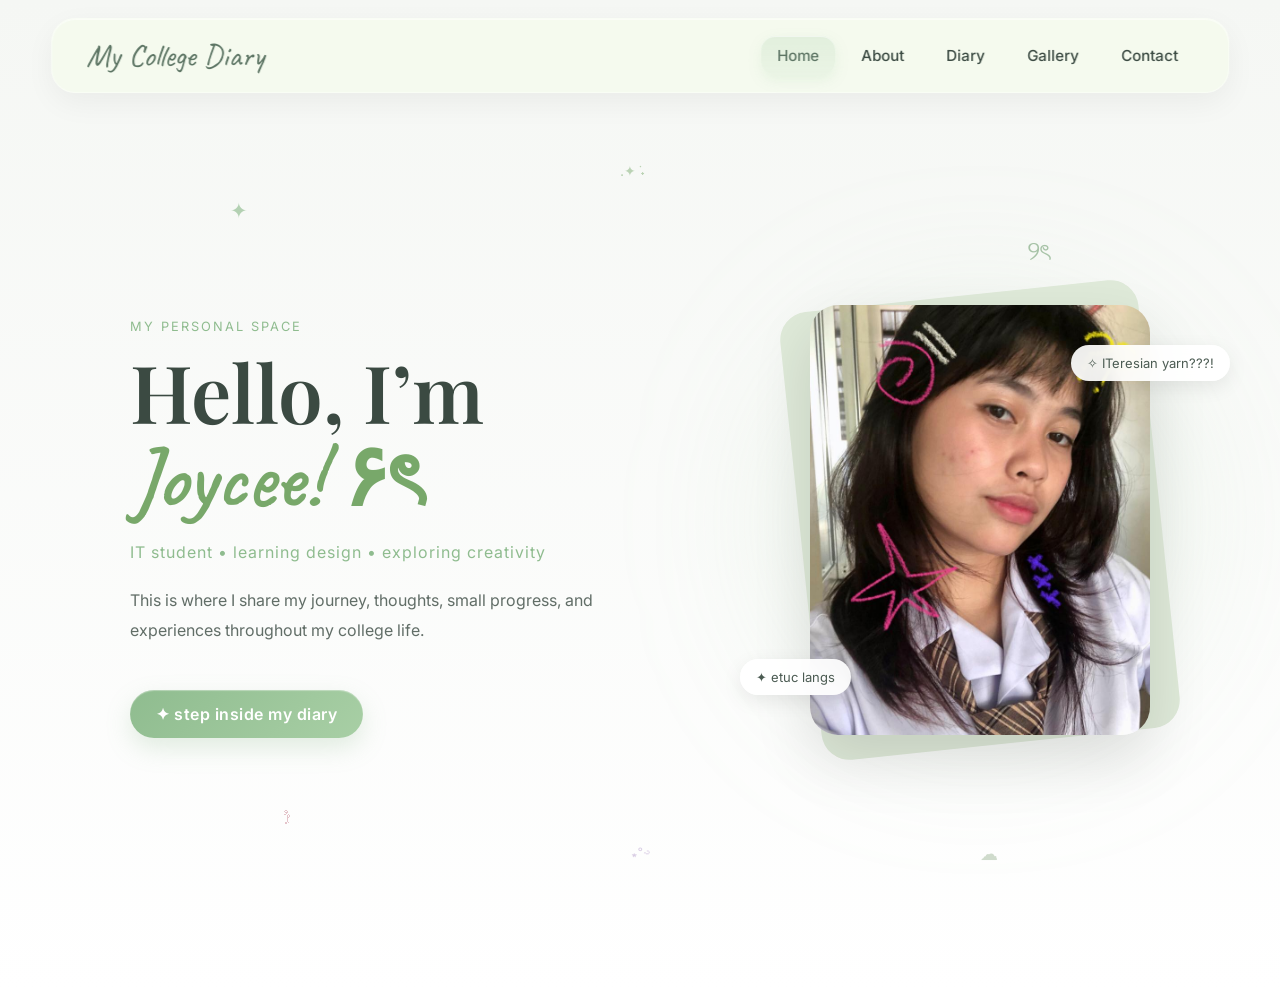
==== commit b8e582a1: "Add files via upload" ====
--- a/index.html
+++ b/index.html
@@ -143,7 +143,7 @@
             </p>
 
             <a href="diary.html" class="hero-btn">
-                enter my diary ✦
+                ✦ step inside my diary
             </a>
 
         </div>
